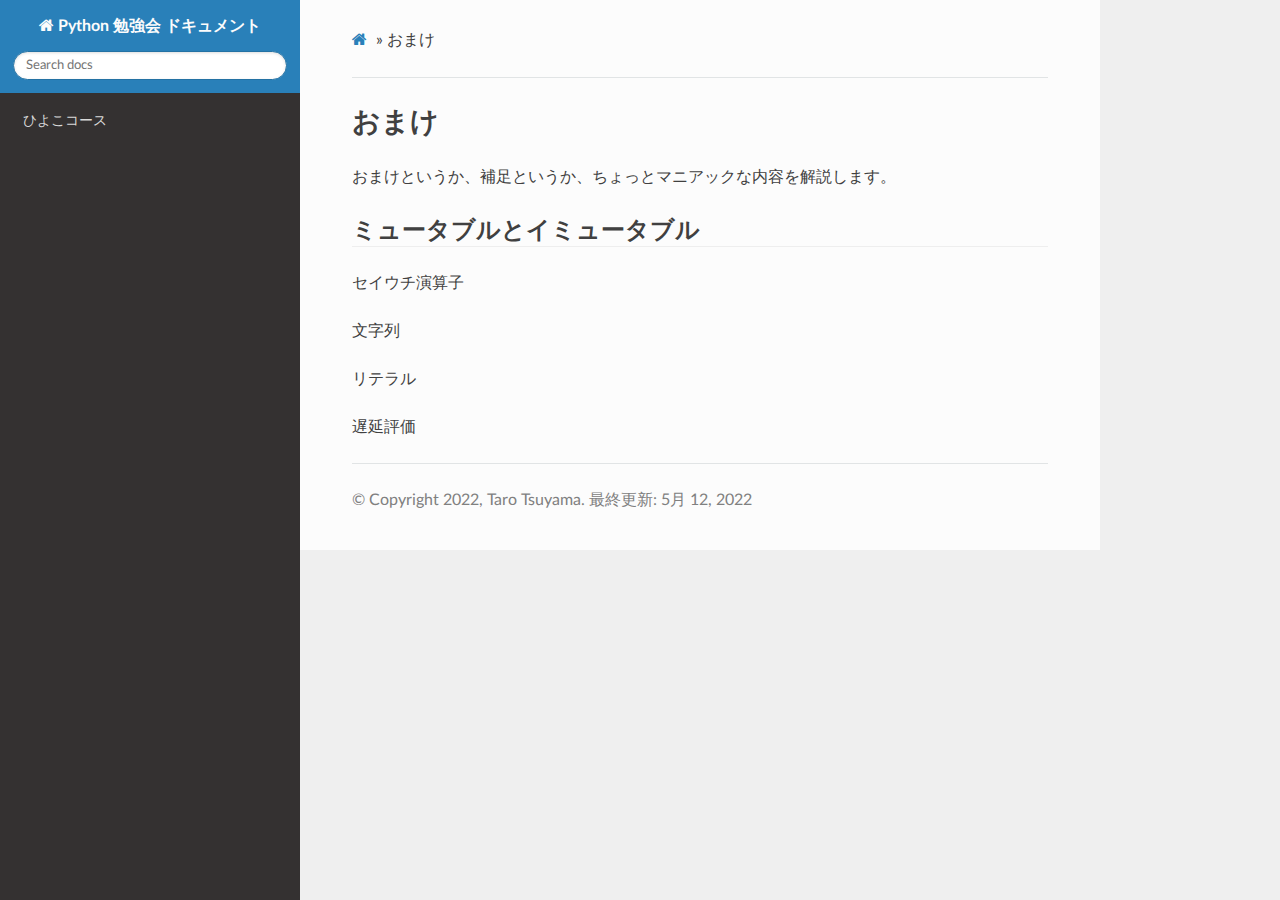
==== docs/appendix.html @ 259007b2 "edit document" ====
<!DOCTYPE html>
<html class="writer-html5" lang="ja" >
<head>
  <meta charset="utf-8" /><meta name="generator" content="Docutils 0.17.1: http://docutils.sourceforge.net/" />

  <meta name="viewport" content="width=device-width, initial-scale=1.0" />
  <title>おまけ &mdash; ジョブクラウン Python 勉強会 学習用資料</title>
      <link rel="stylesheet" href="_static/pygments.css" type="text/css" />
      <link rel="stylesheet" href="_static/css/theme.css" type="text/css" />
      <link rel="stylesheet" href="_static/style.css" type="text/css" />
  <!--[if lt IE 9]>
    <script src="_static/js/html5shiv.min.js"></script>
  <![endif]-->
  
        <script data-url_root="./" id="documentation_options" src="_static/documentation_options.js"></script>
        <script src="_static/jquery.js"></script>
        <script src="_static/underscore.js"></script>
        <script src="_static/doctools.js"></script>
        <script src="_static/translations.js"></script>
        <script src="_static/link_control.js"></script>
        <script src="_static/sidebar_util.js"></script>
    <script src="_static/js/theme.js"></script>
    <link rel="index" title="索引" href="genindex.html" />
    <link rel="search" title="検索" href="search.html" /> 
</head>

<body class="wy-body-for-nav"> 
  <div class="wy-grid-for-nav">
    <nav data-toggle="wy-nav-shift" class="wy-nav-side">
      <div class="wy-side-scroll">
        <div class="wy-side-nav-search" >
            <a href="index.html" class="icon icon-home"> Python 勉強会 ドキュメント
          </a>
<div role="search">
  <form id="rtd-search-form" class="wy-form" action="search.html" method="get">
    <input type="text" name="q" placeholder="Search docs" />
    <input type="hidden" name="check_keywords" value="yes" />
    <input type="hidden" name="area" value="default" />
  </form>
</div>
        </div><div class="wy-menu wy-menu-vertical" data-spy="affix" role="navigation" aria-label="Navigation menu">
              <ul>
<li class="toctree-l1"><a class="reference internal" href="hiyoko_index.html">ひよこコース</a></li>
</ul>

        </div>
      </div>
    </nav>

    <section data-toggle="wy-nav-shift" class="wy-nav-content-wrap"><nav class="wy-nav-top" aria-label="Mobile navigation menu" >
          <i data-toggle="wy-nav-top" class="fa fa-bars"></i>
          <a href="index.html">Python 勉強会 ドキュメント</a>
      </nav>

      <div class="wy-nav-content">
        <div class="rst-content">
          <div role="navigation" aria-label="Page navigation">
  <ul class="wy-breadcrumbs">
      <li><a href="index.html" class="icon icon-home"></a> &raquo;</li>
      <li>おまけ</li>
      <li class="wy-breadcrumbs-aside">
      </li>
  </ul>
  <hr/>
</div>
          <div role="main" class="document" itemscope="itemscope" itemtype="http://schema.org/Article">
           <div itemprop="articleBody">
             
  <section id="id1">
<h1>おまけ<a class="headerlink" href="#id1" title="このヘッドラインへのパーマリンク"></a></h1>
<p>おまけというか、補足というか、ちょっとマニアックな内容を解説します。</p>
<section id="id2">
<h2>ミュータブルとイミュータブル<a class="headerlink" href="#id2" title="このヘッドラインへのパーマリンク"></a></h2>
<p>セイウチ演算子</p>
<p>文字列</p>
<p>リテラル</p>
<p>遅延評価</p>
</section>
</section>


           </div>
          </div>
          <footer>

  <hr/>

  <div role="contentinfo">
    <p>&#169; Copyright 2022, Taro Tsuyama.
      <span class="lastupdated">最終更新: 5月 12, 2022
      </span></p>
  </div>

   

</footer>
        </div>
      </div>
    </section>
  </div>
  <script>
      jQuery(function () {
          SphinxRtdTheme.Navigation.enable(true);
      });
  </script> 

</body>
</html>
---- docs/_static/pygments.css ----
pre { line-height: 125%; }
td.linenos .normal { color: inherit; background-color: transparent; padding-left: 5px; padding-right: 5px; }
span.linenos { color: inherit; background-color: transparent; padding-left: 5px; padding-right: 5px; }
td.linenos .special { color: #000000; background-color: #ffffc0; padding-left: 5px; padding-right: 5px; }
span.linenos.special { color: #000000; background-color: #ffffc0; padding-left: 5px; padding-right: 5px; }
.highlight .hll { background-color: #ffffcc }
.highlight { background: #f8f8f8; }
.highlight .c { color: #3D7B7B; font-style: italic } /* Comment */
.highlight .err { border: 1px solid #FF0000 } /* Error */
.highlight .k { color: #008000; font-weight: bold } /* Keyword */
.highlight .o { color: #666666 } /* Operator */
.highlight .ch { color: #3D7B7B; font-style: italic } /* Comment.Hashbang */
.highlight .cm { color: #3D7B7B; font-style: italic } /* Comment.Multiline */
.highlight .cp { color: #9C6500 } /* Comment.Preproc */
.highlight .cpf { color: #3D7B7B; font-style: italic } /* Comment.PreprocFile */
.highlight .c1 { color: #3D7B7B; font-style: italic } /* Comment.Single */
.highlight .cs { color: #3D7B7B; font-style: italic } /* Comment.Special */
.highlight .gd { color: #A00000 } /* Generic.Deleted */
.highlight .ge { font-style: italic } /* Generic.Emph */
.highlight .gr { color: #E40000 } /* Generic.Error */
.highlight .gh { color: #000080; font-weight: bold } /* Generic.Heading */
.highlight .gi { color: #008400 } /* Generic.Inserted */
.highlight .go { color: #717171 } /* Generic.Output */
.highlight .gp { color: #000080; font-weight: bold } /* Generic.Prompt */
.highlight .gs { font-weight: bold } /* Generic.Strong */
.highlight .gu { color: #800080; font-weight: bold } /* Generic.Subheading */
.highlight .gt { color: #0044DD } /* Generic.Traceback */
.highlight .kc { color: #008000; font-weight: bold } /* Keyword.Constant */
.highlight .kd { color: #008000; font-weight: bold } /* Keyword.Declaration */
.highlight .kn { color: #008000; font-weight: bold } /* Keyword.Namespace */
.highlight .kp { color: #008000 } /* Keyword.Pseudo */
.highlight .kr { color: #008000; font-weight: bold } /* Keyword.Reserved */
.highlight .kt { color: #B00040 } /* Keyword.Type */
.highlight .m { color: #666666 } /* Literal.Number */
.highlight .s { color: #BA2121 } /* Literal.String */
.highlight .na { color: #687822 } /* Name.Attribute */
.highlight .nb { color: #008000 } /* Name.Builtin */
.highlight .nc { color: #0000FF; font-weight: bold } /* Name.Class */
.highlight .no { color: #880000 } /* Name.Constant */
.highlight .nd { color: #AA22FF } /* Name.Decorator */
.highlight .ni { color: #717171; font-weight: bold } /* Name.Entity */
.highlight .ne { color: #CB3F38; font-weight: bold } /* Name.Exception */
.highlight .nf { color: #0000FF } /* Name.Function */
.highlight .nl { color: #767600 } /* Name.Label */
.highlight .nn { color: #0000FF; font-weight: bold } /* Name.Namespace */
.highlight .nt { color: #008000; font-weight: bold } /* Name.Tag */
.highlight .nv { color: #19177C } /* Name.Variable */
.highlight .ow { color: #AA22FF; font-weight: bold } /* Operator.Word */
.highlight .w { color: #bbbbbb } /* Text.Whitespace */
.highlight .mb { color: #666666 } /* Literal.Number.Bin */
.highlight .mf { color: #666666 } /* Literal.Number.Float */
.highlight .mh { color: #666666 } /* Literal.Number.Hex */
.highlight .mi { color: #666666 } /* Literal.Number.Integer */
.highlight .mo { color: #666666 } /* Literal.Number.Oct */
.highlight .sa { color: #BA2121 } /* Literal.String.Affix */
.highlight .sb { color: #BA2121 } /* Literal.String.Backtick */
.highlight .sc { color: #BA2121 } /* Literal.String.Char */
.highlight .dl { color: #BA2121 } /* Literal.String.Delimiter */
.highlight .sd { color: #BA2121; font-style: italic } /* Literal.String.Doc */
.highlight .s2 { color: #BA2121 } /* Literal.String.Double */
.highlight .se { color: #AA5D1F; font-weight: bold } /* Literal.String.Escape */
.highlight .sh { color: #BA2121 } /* Literal.String.Heredoc */
.highlight .si { color: #A45A77; font-weight: bold } /* Literal.String.Interpol */
.highlight .sx { color: #008000 } /* Literal.String.Other */
.highlight .sr { color: #A45A77 } /* Literal.String.Regex */
.highlight .s1 { color: #BA2121 } /* Literal.String.Single */
.highlight .ss { color: #19177C } /* Literal.String.Symbol */
.highlight .bp { color: #008000 } /* Name.Builtin.Pseudo */
.highlight .fm { color: #0000FF } /* Name.Function.Magic */
.highlight .vc { color: #19177C } /* Name.Variable.Class */
.highlight .vg { color: #19177C } /* Name.Variable.Global */
.highlight .vi { color: #19177C } /* Name.Variable.Instance */
.highlight .vm { color: #19177C } /* Name.Variable.Magic */
.highlight .il { color: #666666 } /* Literal.Number.Integer.Long */
---- docs/_static/css/theme.css ----
html{box-sizing:border-box}*,:after,:before{box-sizing:inherit}article,aside,details,figcaption,figure,footer,header,hgroup,nav,section{display:block}audio,canvas,video{display:inline-block;*display:inline;*zoom:1}[hidden],audio:not([controls]){display:none}*{-webkit-box-sizing:border-box;-moz-box-sizing:border-box;box-sizing:border-box}html{font-size:100%;-webkit-text-size-adjust:100%;-ms-text-size-adjust:100%}body{margin:0}a:active,a:hover{outline:0}abbr[title]{border-bottom:1px dotted}b,strong{font-weight:700}blockquote{margin:0}dfn{font-style:italic}ins{background:#ff9;text-decoration:none}ins,mark{color:#000}mark{background:#ff0;font-style:italic;font-weight:700}.rst-content code,.rst-content tt,code,kbd,pre,samp{font-family:monospace,serif;_font-family:courier new,monospace;font-size:1em}pre{white-space:pre}q{quotes:none}q:after,q:before{content:"";content:none}small{font-size:85%}sub,sup{font-size:75%;line-height:0;position:relative;vertical-align:baseline}sup{top:-.5em}sub{bottom:-.25em}dl,ol,ul{margin:0;padding:0;list-style:none;list-style-image:none}li{list-style:none}dd{margin:0}img{border:0;-ms-interpolation-mode:bicubic;vertical-align:middle;max-width:100%}svg:not(:root){overflow:hidden}figure,form{margin:0}label{cursor:pointer}button,input,select,textarea{font-size:100%;margin:0;vertical-align:baseline;*vertical-align:middle}button,input{line-height:normal}button,input[type=button],input[type=reset],input[type=submit]{cursor:pointer;-webkit-appearance:button;*overflow:visible}button[disabled],input[disabled]{cursor:default}input[type=search]{-webkit-appearance:textfield;-moz-box-sizing:content-box;-webkit-box-sizing:content-box;box-sizing:content-box}textarea{resize:vertical}table{border-collapse:collapse;border-spacing:0}td{vertical-align:top}.chromeframe{margin:.2em 0;background:#ccc;color:#000;padding:.2em 0}.ir{display:block;border:0;text-indent:-999em;overflow:hidden;background-color:transparent;background-repeat:no-repeat;text-align:left;direction:ltr;*line-height:0}.ir br{display:none}.hidden{display:none!important;visibility:hidden}.visuallyhidden{border:0;clip:rect(0 0 0 0);height:1px;margin:-1px;overflow:hidden;padding:0;position:absolute;width:1px}.visuallyhidden.focusable:active,.visuallyhidden.focusable:focus{clip:auto;height:auto;margin:0;overflow:visible;position:static;width:auto}.invisible{visibility:hidden}.relative{position:relative}big,small{font-size:100%}@media print{body,html,section{background:none!important}*{box-shadow:none!important;text-shadow:none!important;filter:none!important;-ms-filter:none!important}a,a:visited{text-decoration:underline}.ir a:after,a[href^="#"]:after,a[href^="javascript:"]:after{content:""}blockquote,pre{page-break-inside:avoid}thead{display:table-header-group}img,tr{page-break-inside:avoid}img{max-width:100%!important}@page{margin:.5cm}.rst-content .toctree-wrapper>p.caption,h2,h3,p{orphans:3;widows:3}.rst-content .toctree-wrapper>p.caption,h2,h3{page-break-after:avoid}}.btn,.fa:before,.icon:before,.rst-content .admonition,.rst-content .admonition-title:before,.rst-content .admonition-todo,.rst-content .attention,.rst-content .caution,.rst-content .code-block-caption .headerlink:before,.rst-content .danger,.rst-content .eqno .headerlink:before,.rst-content .error,.rst-content .hint,.rst-content .important,.rst-content .note,.rst-content .seealso,.rst-content .tip,.rst-content .warning,.rst-content code.download span:first-child:before,.rst-content dl dt .headerlink:before,.rst-content h1 .headerlink:before,.rst-content h2 .headerlink:before,.rst-content h3 .headerlink:before,.rst-content h4 .headerlink:before,.rst-content h5 .headerlink:before,.rst-content h6 .headerlink:before,.rst-content p.caption .headerlink:before,.rst-content p .headerlink:before,.rst-content table>caption .headerlink:before,.rst-content tt.download span:first-child:before,.wy-alert,.wy-dropdown .caret:before,.wy-inline-validate.wy-inline-validate-danger .wy-input-context:before,.wy-inline-validate.wy-inline-validate-info .wy-input-context:before,.wy-inline-validate.wy-inline-validate-success .wy-input-context:before,.wy-inline-validate.wy-inline-validate-warning .wy-input-context:before,.wy-menu-vertical li.current>a,.wy-menu-vertical li.current>a button.toctree-expand:before,.wy-menu-vertical li.on a,.wy-menu-vertical li.on a button.toctree-expand:before,.wy-menu-vertical li button.toctree-expand:before,.wy-nav-top a,.wy-side-nav-search .wy-dropdown>a,.wy-side-nav-search>a,input[type=color],input[type=date],input[type=datetime-local],input[type=datetime],input[type=email],input[type=month],input[type=number],input[type=password],input[type=search],input[type=tel],input[type=text],input[type=time],input[type=url],input[type=week],select,textarea{-webkit-font-smoothing:antialiased}.clearfix{*zoom:1}.clearfix:after,.clearfix:before{display:table;content:""}.clearfix:after{clear:both}/*!
 *  Font Awesome 4.7.0 by @davegandy - http://fontawesome.io - @fontawesome
 *  License - http://fontawesome.io/license (Font: SIL OFL 1.1, CSS: MIT License)
 */@font-face{font-family:FontAwesome;src:url(fonts/fontawesome-webfont.eot?674f50d287a8c48dc19ba404d20fe713);src:url(fonts/fontawesome-webfont.eot?674f50d287a8c48dc19ba404d20fe713?#iefix&v=4.7.0) format("embedded-opentype"),url(fonts/fontawesome-webfont.woff2?af7ae505a9eed503f8b8e6982036873e) format("woff2"),url(fonts/fontawesome-webfont.woff?fee66e712a8a08eef5805a46892932ad) format("woff"),url(fonts/fontawesome-webfont.ttf?b06871f281fee6b241d60582ae9369b9) format("truetype"),url(fonts/fontawesome-webfont.svg?912ec66d7572ff821749319396470bde#fontawesomeregular) format("svg");font-weight:400;font-style:normal}.fa,.icon,.rst-content .admonition-title,.rst-content .code-block-caption .headerlink,.rst-content .eqno .headerlink,.rst-content code.download span:first-child,.rst-content dl dt .headerlink,.rst-content h1 .headerlink,.rst-content h2 .headerlink,.rst-content h3 .headerlink,.rst-content h4 .headerlink,.rst-content h5 .headerlink,.rst-content h6 .headerlink,.rst-content p.caption .headerlink,.rst-content p .headerlink,.rst-content table>caption .headerlink,.rst-content tt.download span:first-child,.wy-menu-vertical li.current>a button.toctree-expand,.wy-menu-vertical li.on a button.toctree-expand,.wy-menu-vertical li button.toctree-expand{display:inline-block;font:normal normal normal 14px/1 FontAwesome;font-size:inherit;text-rendering:auto;-webkit-font-smoothing:antialiased;-moz-osx-font-smoothing:grayscale}.fa-lg{font-size:1.33333em;line-height:.75em;vertical-align:-15%}.fa-2x{font-size:2em}.fa-3x{font-size:3em}.fa-4x{font-size:4em}.fa-5x{font-size:5em}.fa-fw{width:1.28571em;text-align:center}.fa-ul{padding-left:0;margin-left:2.14286em;list-style-type:none}.fa-ul>li{position:relative}.fa-li{position:absolute;left:-2.14286em;width:2.14286em;top:.14286em;text-align:center}.fa-li.fa-lg{left:-1.85714em}.fa-border{padding:.2em .25em .15em;border:.08em solid #eee;border-radius:.1em}.fa-pull-left{float:left}.fa-pull-right{float:right}.fa-pull-left.icon,.fa.fa-pull-left,.rst-content .code-block-caption .fa-pull-left.headerlink,.rst-content .eqno .fa-pull-left.headerlink,.rst-content .fa-pull-left.admonition-title,.rst-content code.download span.fa-pull-left:first-child,.rst-content dl dt .fa-pull-left.headerlink,.rst-content h1 .fa-pull-left.headerlink,.rst-content h2 .fa-pull-left.headerlink,.rst-content h3 .fa-pull-left.headerlink,.rst-content h4 .fa-pull-left.headerlink,.rst-content h5 .fa-pull-left.headerlink,.rst-content h6 .fa-pull-left.headerlink,.rst-content p .fa-pull-left.headerlink,.rst-content table>caption .fa-pull-left.headerlink,.rst-content tt.download span.fa-pull-left:first-child,.wy-menu-vertical li.current>a button.fa-pull-left.toctree-expand,.wy-menu-vertical li.on a button.fa-pull-left.toctree-expand,.wy-menu-vertical li button.fa-pull-left.toctree-expand{margin-right:.3em}.fa-pull-right.icon,.fa.fa-pull-right,.rst-content .code-block-caption .fa-pull-right.headerlink,.rst-content .eqno .fa-pull-right.headerlink,.rst-content .fa-pull-right.admonition-title,.rst-content code.download span.fa-pull-right:first-child,.rst-content dl dt .fa-pull-right.headerlink,.rst-content h1 .fa-pull-right.headerlink,.rst-content h2 .fa-pull-right.headerlink,.rst-content h3 .fa-pull-right.headerlink,.rst-content h4 .fa-pull-right.headerlink,.rst-content h5 .fa-pull-right.headerlink,.rst-content h6 .fa-pull-right.headerlink,.rst-content p .fa-pull-right.headerlink,.rst-content table>caption .fa-pull-right.headerlink,.rst-content tt.download span.fa-pull-right:first-child,.wy-menu-vertical li.current>a button.fa-pull-right.toctree-expand,.wy-menu-vertical li.on a button.fa-pull-right.toctree-expand,.wy-menu-vertical li button.fa-pull-right.toctree-expand{margin-left:.3em}.pull-right{float:right}.pull-left{float:left}.fa.pull-left,.pull-left.icon,.rst-content .code-block-caption .pull-left.headerlink,.rst-content .eqno .pull-left.headerlink,.rst-content .pull-left.admonition-title,.rst-content code.download span.pull-left:first-child,.rst-content dl dt .pull-left.headerlink,.rst-content h1 .pull-left.headerlink,.rst-content h2 .pull-left.headerlink,.rst-content h3 .pull-left.headerlink,.rst-content h4 .pull-left.headerlink,.rst-content h5 .pull-left.headerlink,.rst-content h6 .pull-left.headerlink,.rst-content p .pull-left.headerlink,.rst-content table>caption .pull-left.headerlink,.rst-content tt.download span.pull-left:first-child,.wy-menu-vertical li.current>a button.pull-left.toctree-expand,.wy-menu-vertical li.on a button.pull-left.toctree-expand,.wy-menu-vertical li button.pull-left.toctree-expand{margin-right:.3em}.fa.pull-right,.pull-right.icon,.rst-content .code-block-caption .pull-right.headerlink,.rst-content .eqno .pull-right.headerlink,.rst-content .pull-right.admonition-title,.rst-content code.download span.pull-right:first-child,.rst-content dl dt .pull-right.headerlink,.rst-content h1 .pull-right.headerlink,.rst-content h2 .pull-right.headerlink,.rst-content h3 .pull-right.headerlink,.rst-content h4 .pull-right.headerlink,.rst-content h5 .pull-right.headerlink,.rst-content h6 .pull-right.headerlink,.rst-content p .pull-right.headerlink,.rst-content table>caption .pull-right.headerlink,.rst-content tt.download span.pull-right:first-child,.wy-menu-vertical li.current>a button.pull-right.toctree-expand,.wy-menu-vertical li.on a button.pull-right.toctree-expand,.wy-menu-vertical li button.pull-right.toctree-expand{margin-left:.3em}.fa-spin{-webkit-animation:fa-spin 2s linear infinite;animation:fa-spin 2s linear infinite}.fa-pulse{-webkit-animation:fa-spin 1s steps(8) infinite;animation:fa-spin 1s steps(8) infinite}@-webkit-keyframes fa-spin{0%{-webkit-transform:rotate(0deg);transform:rotate(0deg)}to{-webkit-transform:rotate(359deg);transform:rotate(359deg)}}@keyframes fa-spin{0%{-webkit-transform:rotate(0deg);transform:rotate(0deg)}to{-webkit-transform:rotate(359deg);transform:rotate(359deg)}}.fa-rotate-90{-ms-filter:"progid:DXImageTransform.Microsoft.BasicImage(rotation=1)";-webkit-transform:rotate(90deg);-ms-transform:rotate(90deg);transform:rotate(90deg)}.fa-rotate-180{-ms-filter:"progid:DXImageTransform.Microsoft.BasicImage(rotation=2)";-webkit-transform:rotate(180deg);-ms-transform:rotate(180deg);transform:rotate(180deg)}.fa-rotate-270{-ms-filter:"progid:DXImageTransform.Microsoft.BasicImage(rotation=3)";-webkit-transform:rotate(270deg);-ms-transform:rotate(270deg);transform:rotate(270deg)}.fa-flip-horizontal{-ms-filter:"progid:DXImageTransform.Microsoft.BasicImage(rotation=0, mirror=1)";-webkit-transform:scaleX(-1);-ms-transform:scaleX(-1);transform:scaleX(-1)}.fa-flip-vertical{-ms-filter:"progid:DXImageTransform.Microsoft.BasicImage(rotation=2, mirror=1)";-webkit-transform:scaleY(-1);-ms-transform:scaleY(-1);transform:scaleY(-1)}:root .fa-flip-horizontal,:root .fa-flip-vertical,:root .fa-rotate-90,:root .fa-rotate-180,:root .fa-rotate-270{filter:none}.fa-stack{position:relative;display:inline-block;width:2em;height:2em;line-height:2em;vertical-align:middle}.fa-stack-1x,.fa-stack-2x{position:absolute;left:0;width:100%;text-align:center}.fa-stack-1x{line-height:inherit}.fa-stack-2x{font-size:2em}.fa-inverse{color:#fff}.fa-glass:before{content:""}.fa-music:before{content:""}.fa-search:before,.icon-search:before{content:""}.fa-envelope-o:before{content:""}.fa-heart:before{content:""}.fa-star:before{content:""}.fa-star-o:before{content:""}.fa-user:before{content:""}.fa-film:before{content:""}.fa-th-large:before{content:""}.fa-th:before{content:""}.fa-th-list:before{content:""}.fa-check:before{content:""}.fa-close:before,.fa-remove:before,.fa-times:before{content:""}.fa-search-plus:before{content:""}.fa-search-minus:before{content:""}.fa-power-off:before{content:""}.fa-signal:before{content:""}.fa-cog:before,.fa-gear:before{content:""}.fa-trash-o:before{content:""}.fa-home:before,.icon-home:before{content:""}.fa-file-o:before{content:""}.fa-clock-o:before{content:""}.fa-road:before{content:""}.fa-download:before,.rst-content code.download span:first-child:before,.rst-content tt.download span:first-child:before{content:""}.fa-arrow-circle-o-down:before{content:""}.fa-arrow-circle-o-up:before{content:""}.fa-inbox:before{content:""}.fa-play-circle-o:before{content:""}.fa-repeat:before,.fa-rotate-right:before{content:""}.fa-refresh:before{content:""}.fa-list-alt:before{content:""}.fa-lock:before{content:""}.fa-flag:before{content:""}.fa-headphones:before{content:""}.fa-volume-off:before{content:""}.fa-volume-down:before{content:""}.fa-volume-up:before{content:""}.fa-qrcode:before{content:""}.fa-barcode:before{content:""}.fa-tag:before{content:""}.fa-tags:before{content:""}.fa-book:before,.icon-book:before{content:""}.fa-bookmark:before{content:""}.fa-print:before{content:""}.fa-camera:before{content:""}.fa-font:before{content:""}.fa-bold:before{content:""}.fa-italic:before{content:""}.fa-text-height:before{content:""}.fa-text-width:before{content:""}.fa-align-left:before{content:""}.fa-align-center:before{content:""}.fa-align-right:before{content:""}.fa-align-justify:before{content:""}.fa-list:before{content:""}.fa-dedent:before,.fa-outdent:before{content:""}.fa-indent:before{content:""}.fa-video-camera:before{content:""}.fa-image:before,.fa-photo:before,.fa-picture-o:before{content:""}.fa-pencil:before{content:""}.fa-map-marker:before{content:""}.fa-adjust:before{content:""}.fa-tint:before{content:""}.fa-edit:before,.fa-pencil-square-o:before{content:""}.fa-share-square-o:before{content:""}.fa-check-square-o:before{content:""}.fa-arrows:before{content:""}.fa-step-backward:before{content:""}.fa-fast-backward:before{content:""}.fa-backward:before{content:""}.fa-play:before{content:""}.fa-pause:before{content:""}.fa-stop:before{content:""}.fa-forward:before{content:""}.fa-fast-forward:before{content:""}.fa-step-forward:before{content:""}.fa-eject:before{content:""}.fa-chevron-left:before{content:""}.fa-chevron-right:before{content:""}.fa-plus-circle:before{content:""}.fa-minus-circle:before{content:""}.fa-times-circle:before,.wy-inline-validate.wy-inline-validate-danger .wy-input-context:before{content:""}.fa-check-circle:before,.wy-inline-validate.wy-inline-validate-success .wy-input-context:before{content:""}.fa-question-circle:before{content:""}.fa-info-circle:before{content:""}.fa-crosshairs:before{content:""}.fa-times-circle-o:before{content:""}.fa-check-circle-o:before{content:""}.fa-ban:before{content:""}.fa-arrow-left:before{content:""}.fa-arrow-right:before{content:""}.fa-arrow-up:before{content:""}.fa-arrow-down:before{content:""}.fa-mail-forward:before,.fa-share:before{content:""}.fa-expand:before{content:""}.fa-compress:before{content:""}.fa-plus:before{content:""}.fa-minus:before{content:""}.fa-asterisk:before{content:""}.fa-exclamation-circle:before,.rst-content .admonition-title:before,.wy-inline-validate.wy-inline-validate-info .wy-input-context:before,.wy-inline-validate.wy-inline-validate-warning .wy-input-context:before{content:""}.fa-gift:before{content:""}.fa-leaf:before{content:""}.fa-fire:before,.icon-fire:before{content:""}.fa-eye:before{content:""}.fa-eye-slash:before{content:""}.fa-exclamation-triangle:before,.fa-warning:before{content:""}.fa-plane:before{content:""}.fa-calendar:before{content:""}.fa-random:before{content:""}.fa-comment:before{content:""}.fa-magnet:before{content:""}.fa-chevron-up:before{content:""}.fa-chevron-down:before{content:""}.fa-retweet:before{content:""}.fa-shopping-cart:before{content:""}.fa-folder:before{content:""}.fa-folder-open:before{content:""}.fa-arrows-v:before{content:""}.fa-arrows-h:before{content:""}.fa-bar-chart-o:before,.fa-bar-chart:before{content:""}.fa-twitter-square:before{content:""}.fa-facebook-square:before{content:""}.fa-camera-retro:before{content:""}.fa-key:before{content:""}.fa-cogs:before,.fa-gears:before{content:""}.fa-comments:before{content:""}.fa-thumbs-o-up:before{content:""}.fa-thumbs-o-down:before{content:""}.fa-star-half:before{content:""}.fa-heart-o:before{content:""}.fa-sign-out:before{content:""}.fa-linkedin-square:before{content:""}.fa-thumb-tack:before{content:""}.fa-external-link:before{content:""}.fa-sign-in:before{content:""}.fa-trophy:before{content:""}.fa-github-square:before{content:""}.fa-upload:before{content:""}.fa-lemon-o:before{content:""}.fa-phone:before{content:""}.fa-square-o:before{content:""}.fa-bookmark-o:before{content:""}.fa-phone-square:before{content:""}.fa-twitter:before{content:""}.fa-facebook-f:before,.fa-facebook:before{content:""}.fa-github:before,.icon-github:before{content:""}.fa-unlock:before{content:""}.fa-credit-card:before{content:""}.fa-feed:before,.fa-rss:before{content:""}.fa-hdd-o:before{content:""}.fa-bullhorn:before{content:""}.fa-bell:before{content:""}.fa-certificate:before{content:""}.fa-hand-o-right:before{content:""}.fa-hand-o-left:before{content:""}.fa-hand-o-up:before{content:""}.fa-hand-o-down:before{content:""}.fa-arrow-circle-left:before,.icon-circle-arrow-left:before{content:""}.fa-arrow-circle-right:before,.icon-circle-arrow-right:before{content:""}.fa-arrow-circle-up:before{content:""}.fa-arrow-circle-down:before{content:""}.fa-globe:before{content:""}.fa-wrench:before{content:""}.fa-tasks:before{content:""}.fa-filter:before{content:""}.fa-briefcase:before{content:""}.fa-arrows-alt:before{content:""}.fa-group:before,.fa-users:before{content:""}.fa-chain:before,.fa-link:before,.icon-link:before{content:""}.fa-cloud:before{content:""}.fa-flask:before{content:""}.fa-cut:before,.fa-scissors:before{content:""}.fa-copy:before,.fa-files-o:before{content:""}.fa-paperclip:before{content:""}.fa-floppy-o:before,.fa-save:before{content:""}.fa-square:before{content:""}.fa-bars:before,.fa-navicon:before,.fa-reorder:before{content:""}.fa-list-ul:before{content:""}.fa-list-ol:before{content:""}.fa-strikethrough:before{content:""}.fa-underline:before{content:""}.fa-table:before{content:""}.fa-magic:before{content:""}.fa-truck:before{content:""}.fa-pinterest:before{content:""}.fa-pinterest-square:before{content:""}.fa-google-plus-square:before{content:""}.fa-google-plus:before{content:""}.fa-money:before{content:""}.fa-caret-down:before,.icon-caret-down:before,.wy-dropdown .caret:before{content:""}.fa-caret-up:before{content:""}.fa-caret-left:before{content:""}.fa-caret-right:before{content:""}.fa-columns:before{content:""}.fa-sort:before,.fa-unsorted:before{content:""}.fa-sort-desc:before,.fa-sort-down:before{content:""}.fa-sort-asc:before,.fa-sort-up:before{content:""}.fa-envelope:before{content:""}.fa-linkedin:before{content:""}.fa-rotate-left:before,.fa-undo:before{content:""}.fa-gavel:before,.fa-legal:before{content:""}.fa-dashboard:before,.fa-tachometer:before{content:""}.fa-comment-o:before{content:""}.fa-comments-o:before{content:""}.fa-bolt:before,.fa-flash:before{content:""}.fa-sitemap:before{content:""}.fa-umbrella:before{content:""}.fa-clipboard:before,.fa-paste:before{content:""}.fa-lightbulb-o:before{content:""}.fa-exchange:before{content:""}.fa-cloud-download:before{content:""}.fa-cloud-upload:before{content:""}.fa-user-md:before{content:""}.fa-stethoscope:before{content:""}.fa-suitcase:before{content:""}.fa-bell-o:before{content:""}.fa-coffee:before{content:""}.fa-cutlery:before{content:""}.fa-file-text-o:before{content:""}.fa-building-o:before{content:""}.fa-hospital-o:before{content:""}.fa-ambulance:before{content:""}.fa-medkit:before{content:""}.fa-fighter-jet:before{content:""}.fa-beer:before{content:""}.fa-h-square:before{content:""}.fa-plus-square:before{content:""}.fa-angle-double-left:before{content:""}.fa-angle-double-right:before{content:""}.fa-angle-double-up:before{content:""}.fa-angle-double-down:before{content:""}.fa-angle-left:before{content:""}.fa-angle-right:before{content:""}.fa-angle-up:before{content:""}.fa-angle-down:before{content:""}.fa-desktop:before{content:""}.fa-laptop:before{content:""}.fa-tablet:before{content:""}.fa-mobile-phone:before,.fa-mobile:before{content:""}.fa-circle-o:before{content:""}.fa-quote-left:before{content:""}.fa-quote-right:before{content:""}.fa-spinner:before{content:""}.fa-circle:before{content:""}.fa-mail-reply:before,.fa-reply:before{content:""}.fa-github-alt:before{content:""}.fa-folder-o:before{content:""}.fa-folder-open-o:before{content:""}.fa-smile-o:before{content:""}.fa-frown-o:before{content:""}.fa-meh-o:before{content:""}.fa-gamepad:before{content:""}.fa-keyboard-o:before{content:""}.fa-flag-o:before{content:""}.fa-flag-checkered:before{content:""}.fa-terminal:before{content:""}.fa-code:before{content:""}.fa-mail-reply-all:before,.fa-reply-all:before{content:""}.fa-star-half-empty:before,.fa-star-half-full:before,.fa-star-half-o:before{content:""}.fa-location-arrow:before{content:""}.fa-crop:before{content:""}.fa-code-fork:before{content:""}.fa-chain-broken:before,.fa-unlink:before{content:""}.fa-question:before{content:""}.fa-info:before{content:""}.fa-exclamation:before{content:""}.fa-superscript:before{content:""}.fa-subscript:before{content:""}.fa-eraser:before{content:""}.fa-puzzle-piece:before{content:""}.fa-microphone:before{content:""}.fa-microphone-slash:before{content:""}.fa-shield:before{content:""}.fa-calendar-o:before{content:""}.fa-fire-extinguisher:before{content:""}.fa-rocket:before{content:""}.fa-maxcdn:before{content:""}.fa-chevron-circle-left:before{content:""}.fa-chevron-circle-right:before{content:""}.fa-chevron-circle-up:before{content:""}.fa-chevron-circle-down:before{content:""}.fa-html5:before{content:""}.fa-css3:before{content:""}.fa-anchor:before{content:""}.fa-unlock-alt:before{content:""}.fa-bullseye:before{content:""}.fa-ellipsis-h:before{content:""}.fa-ellipsis-v:before{content:""}.fa-rss-square:before{content:""}.fa-play-circle:before{content:""}.fa-ticket:before{content:""}.fa-minus-square:before{content:""}.fa-minus-square-o:before,.wy-menu-vertical li.current>a button.toctree-expand:before,.wy-menu-vertical li.on a button.toctree-expand:before{content:""}.fa-level-up:before{content:""}.fa-level-down:before{content:""}.fa-check-square:before{content:""}.fa-pencil-square:before{content:""}.fa-external-link-square:before{content:""}.fa-share-square:before{content:""}.fa-compass:before{content:""}.fa-caret-square-o-down:before,.fa-toggle-down:before{content:""}.fa-caret-square-o-up:before,.fa-toggle-up:before{content:""}.fa-caret-square-o-right:before,.fa-toggle-right:before{content:""}.fa-eur:before,.fa-euro:before{content:""}.fa-gbp:before{content:""}.fa-dollar:before,.fa-usd:before{content:""}.fa-inr:before,.fa-rupee:before{content:""}.fa-cny:before,.fa-jpy:before,.fa-rmb:before,.fa-yen:before{content:""}.fa-rouble:before,.fa-rub:before,.fa-ruble:before{content:""}.fa-krw:before,.fa-won:before{content:""}.fa-bitcoin:before,.fa-btc:before{content:""}.fa-file:before{content:""}.fa-file-text:before{content:""}.fa-sort-alpha-asc:before{content:""}.fa-sort-alpha-desc:before{content:""}.fa-sort-amount-asc:before{content:""}.fa-sort-amount-desc:before{content:""}.fa-sort-numeric-asc:before{content:""}.fa-sort-numeric-desc:before{content:""}.fa-thumbs-up:before{content:""}.fa-thumbs-down:before{content:""}.fa-youtube-square:before{content:""}.fa-youtube:before{content:""}.fa-xing:before{content:""}.fa-xing-square:before{content:""}.fa-youtube-play:before{content:""}.fa-dropbox:before{content:""}.fa-stack-overflow:before{content:""}.fa-instagram:before{content:""}.fa-flickr:before{content:""}.fa-adn:before{content:""}.fa-bitbucket:before,.icon-bitbucket:before{content:""}.fa-bitbucket-square:before{content:""}.fa-tumblr:before{content:""}.fa-tumblr-square:before{content:""}.fa-long-arrow-down:before{content:""}.fa-long-arrow-up:before{content:""}.fa-long-arrow-left:before{content:""}.fa-long-arrow-right:before{content:""}.fa-apple:before{content:""}.fa-windows:before{content:""}.fa-android:before{content:""}.fa-linux:before{content:""}.fa-dribbble:before{content:""}.fa-skype:before{content:""}.fa-foursquare:before{content:""}.fa-trello:before{content:""}.fa-female:before{content:""}.fa-male:before{content:""}.fa-gittip:before,.fa-gratipay:before{content:""}.fa-sun-o:before{content:""}.fa-moon-o:before{content:""}.fa-archive:before{content:""}.fa-bug:before{content:""}.fa-vk:before{content:""}.fa-weibo:before{content:""}.fa-renren:before{content:""}.fa-pagelines:before{content:""}.fa-stack-exchange:before{content:""}.fa-arrow-circle-o-right:before{content:""}.fa-arrow-circle-o-left:before{content:""}.fa-caret-square-o-left:before,.fa-toggle-left:before{content:""}.fa-dot-circle-o:before{content:""}.fa-wheelchair:before{content:""}.fa-vimeo-square:before{content:""}.fa-try:before,.fa-turkish-lira:before{content:""}.fa-plus-square-o:before,.wy-menu-vertical li button.toctree-expand:before{content:""}.fa-space-shuttle:before{content:""}.fa-slack:before{content:""}.fa-envelope-square:before{content:""}.fa-wordpress:before{content:""}.fa-openid:before{content:""}.fa-bank:before,.fa-institution:before,.fa-university:before{content:""}.fa-graduation-cap:before,.fa-mortar-board:before{content:""}.fa-yahoo:before{content:""}.fa-google:before{content:""}.fa-reddit:before{content:""}.fa-reddit-square:before{content:""}.fa-stumbleupon-circle:before{content:""}.fa-stumbleupon:before{content:""}.fa-delicious:before{content:""}.fa-digg:before{content:""}.fa-pied-piper-pp:before{content:""}.fa-pied-piper-alt:before{content:""}.fa-drupal:before{content:""}.fa-joomla:before{content:""}.fa-language:before{content:""}.fa-fax:before{content:""}.fa-building:before{content:""}.fa-child:before{content:""}.fa-paw:before{content:""}.fa-spoon:before{content:""}.fa-cube:before{content:""}.fa-cubes:before{content:""}.fa-behance:before{content:""}.fa-behance-square:before{content:""}.fa-steam:before{content:""}.fa-steam-square:before{content:""}.fa-recycle:before{content:""}.fa-automobile:before,.fa-car:before{content:""}.fa-cab:before,.fa-taxi:before{content:""}.fa-tree:before{content:""}.fa-spotify:before{content:""}.fa-deviantart:before{content:""}.fa-soundcloud:before{content:""}.fa-database:before{content:""}.fa-file-pdf-o:before{content:""}.fa-file-word-o:before{content:""}.fa-file-excel-o:before{content:""}.fa-file-powerpoint-o:before{content:""}.fa-file-image-o:before,.fa-file-photo-o:before,.fa-file-picture-o:before{content:""}.fa-file-archive-o:before,.fa-file-zip-o:before{content:""}.fa-file-audio-o:before,.fa-file-sound-o:before{content:""}.fa-file-movie-o:before,.fa-file-video-o:before{content:""}.fa-file-code-o:before{content:""}.fa-vine:before{content:""}.fa-codepen:before{content:""}.fa-jsfiddle:before{content:""}.fa-life-bouy:before,.fa-life-buoy:before,.fa-life-ring:before,.fa-life-saver:before,.fa-support:before{content:""}.fa-circle-o-notch:before{content:""}.fa-ra:before,.fa-rebel:before,.fa-resistance:before{content:""}.fa-empire:before,.fa-ge:before{content:""}.fa-git-square:before{content:""}.fa-git:before{content:""}.fa-hacker-news:before,.fa-y-combinator-square:before,.fa-yc-square:before{content:""}.fa-tencent-weibo:before{content:""}.fa-qq:before{content:""}.fa-wechat:before,.fa-weixin:before{content:""}.fa-paper-plane:before,.fa-send:before{content:""}.fa-paper-plane-o:before,.fa-send-o:before{content:""}.fa-history:before{content:""}.fa-circle-thin:before{content:""}.fa-header:before{content:""}.fa-paragraph:before{content:""}.fa-sliders:before{content:""}.fa-share-alt:before{content:""}.fa-share-alt-square:before{content:""}.fa-bomb:before{content:""}.fa-futbol-o:before,.fa-soccer-ball-o:before{content:""}.fa-tty:before{content:""}.fa-binoculars:before{content:""}.fa-plug:before{content:""}.fa-slideshare:before{content:""}.fa-twitch:before{content:""}.fa-yelp:before{content:""}.fa-newspaper-o:before{content:""}.fa-wifi:before{content:""}.fa-calculator:before{content:""}.fa-paypal:before{content:""}.fa-google-wallet:before{content:""}.fa-cc-visa:before{content:""}.fa-cc-mastercard:before{content:""}.fa-cc-discover:before{content:""}.fa-cc-amex:before{content:""}.fa-cc-paypal:before{content:""}.fa-cc-stripe:before{content:""}.fa-bell-slash:before{content:""}.fa-bell-slash-o:before{content:""}.fa-trash:before{content:""}.fa-copyright:before{content:""}.fa-at:before{content:""}.fa-eyedropper:before{content:""}.fa-paint-brush:before{content:""}.fa-birthday-cake:before{content:""}.fa-area-chart:before{content:""}.fa-pie-chart:before{content:""}.fa-line-chart:before{content:""}.fa-lastfm:before{content:""}.fa-lastfm-square:before{content:""}.fa-toggle-off:before{content:""}.fa-toggle-on:before{content:""}.fa-bicycle:before{content:""}.fa-bus:before{content:""}.fa-ioxhost:before{content:""}.fa-angellist:before{content:""}.fa-cc:before{content:""}.fa-ils:before,.fa-shekel:before,.fa-sheqel:before{content:""}.fa-meanpath:before{content:""}.fa-buysellads:before{content:""}.fa-connectdevelop:before{content:""}.fa-dashcube:before{content:""}.fa-forumbee:before{content:""}.fa-leanpub:before{content:""}.fa-sellsy:before{content:""}.fa-shirtsinbulk:before{content:""}.fa-simplybuilt:before{content:""}.fa-skyatlas:before{content:""}.fa-cart-plus:before{content:""}.fa-cart-arrow-down:before{content:""}.fa-diamond:before{content:""}.fa-ship:before{content:""}.fa-user-secret:before{content:""}.fa-motorcycle:before{content:""}.fa-street-view:before{content:""}.fa-heartbeat:before{content:""}.fa-venus:before{content:""}.fa-mars:before{content:""}.fa-mercury:before{content:""}.fa-intersex:before,.fa-transgender:before{content:""}.fa-transgender-alt:before{content:""}.fa-venus-double:before{content:""}.fa-mars-double:before{content:""}.fa-venus-mars:before{content:""}.fa-mars-stroke:before{content:""}.fa-mars-stroke-v:before{content:""}.fa-mars-stroke-h:before{content:""}.fa-neuter:before{content:""}.fa-genderless:before{content:""}.fa-facebook-official:before{content:""}.fa-pinterest-p:before{content:""}.fa-whatsapp:before{content:""}.fa-server:before{content:""}.fa-user-plus:before{content:""}.fa-user-times:before{content:""}.fa-bed:before,.fa-hotel:before{content:""}.fa-viacoin:before{content:""}.fa-train:before{content:""}.fa-subway:before{content:""}.fa-medium:before{content:""}.fa-y-combinator:before,.fa-yc:before{content:""}.fa-optin-monster:before{content:""}.fa-opencart:before{content:""}.fa-expeditedssl:before{content:""}.fa-battery-4:before,.fa-battery-full:before,.fa-battery:before{content:""}.fa-battery-3:before,.fa-battery-three-quarters:before{content:""}.fa-battery-2:before,.fa-battery-half:before{content:""}.fa-battery-1:before,.fa-battery-quarter:before{content:""}.fa-battery-0:before,.fa-battery-empty:before{content:""}.fa-mouse-pointer:before{content:""}.fa-i-cursor:before{content:""}.fa-object-group:before{content:""}.fa-object-ungroup:before{content:""}.fa-sticky-note:before{content:""}.fa-sticky-note-o:before{content:""}.fa-cc-jcb:before{content:""}.fa-cc-diners-club:before{content:""}.fa-clone:before{content:""}.fa-balance-scale:before{content:""}.fa-hourglass-o:before{content:""}.fa-hourglass-1:before,.fa-hourglass-start:before{content:""}.fa-hourglass-2:before,.fa-hourglass-half:before{content:""}.fa-hourglass-3:before,.fa-hourglass-end:before{content:""}.fa-hourglass:before{content:""}.fa-hand-grab-o:before,.fa-hand-rock-o:before{content:""}.fa-hand-paper-o:before,.fa-hand-stop-o:before{content:""}.fa-hand-scissors-o:before{content:""}.fa-hand-lizard-o:before{content:""}.fa-hand-spock-o:before{content:""}.fa-hand-pointer-o:before{content:""}.fa-hand-peace-o:before{content:""}.fa-trademark:before{content:""}.fa-registered:before{content:""}.fa-creative-commons:before{content:""}.fa-gg:before{content:""}.fa-gg-circle:before{content:""}.fa-tripadvisor:before{content:""}.fa-odnoklassniki:before{content:""}.fa-odnoklassniki-square:before{content:""}.fa-get-pocket:before{content:""}.fa-wikipedia-w:before{content:""}.fa-safari:before{content:""}.fa-chrome:before{content:""}.fa-firefox:before{content:""}.fa-opera:before{content:""}.fa-internet-explorer:before{content:""}.fa-television:before,.fa-tv:before{content:""}.fa-contao:before{content:""}.fa-500px:before{content:""}.fa-amazon:before{content:""}.fa-calendar-plus-o:before{content:""}.fa-calendar-minus-o:before{content:""}.fa-calendar-times-o:before{content:""}.fa-calendar-check-o:before{content:""}.fa-industry:before{content:""}.fa-map-pin:before{content:""}.fa-map-signs:before{content:""}.fa-map-o:before{content:""}.fa-map:before{content:""}.fa-commenting:before{content:""}.fa-commenting-o:before{content:""}.fa-houzz:before{content:""}.fa-vimeo:before{content:""}.fa-black-tie:before{content:""}.fa-fonticons:before{content:""}.fa-reddit-alien:before{content:""}.fa-edge:before{content:""}.fa-credit-card-alt:before{content:""}.fa-codiepie:before{content:""}.fa-modx:before{content:""}.fa-fort-awesome:before{content:""}.fa-usb:before{content:""}.fa-product-hunt:before{content:""}.fa-mixcloud:before{content:""}.fa-scribd:before{content:""}.fa-pause-circle:before{content:""}.fa-pause-circle-o:before{content:""}.fa-stop-circle:before{content:""}.fa-stop-circle-o:before{content:""}.fa-shopping-bag:before{content:""}.fa-shopping-basket:before{content:""}.fa-hashtag:before{content:""}.fa-bluetooth:before{content:""}.fa-bluetooth-b:before{content:""}.fa-percent:before{content:""}.fa-gitlab:before,.icon-gitlab:before{content:""}.fa-wpbeginner:before{content:""}.fa-wpforms:before{content:""}.fa-envira:before{content:""}.fa-universal-access:before{content:""}.fa-wheelchair-alt:before{content:""}.fa-question-circle-o:before{content:""}.fa-blind:before{content:""}.fa-audio-description:before{content:""}.fa-volume-control-phone:before{content:""}.fa-braille:before{content:""}.fa-assistive-listening-systems:before{content:""}.fa-american-sign-language-interpreting:before,.fa-asl-interpreting:before{content:""}.fa-deaf:before,.fa-deafness:before,.fa-hard-of-hearing:before{content:""}.fa-glide:before{content:""}.fa-glide-g:before{content:""}.fa-sign-language:before,.fa-signing:before{content:""}.fa-low-vision:before{content:""}.fa-viadeo:before{content:""}.fa-viadeo-square:before{content:""}.fa-snapchat:before{content:""}.fa-snapchat-ghost:before{content:""}.fa-snapchat-square:before{content:""}.fa-pied-piper:before{content:""}.fa-first-order:before{content:""}.fa-yoast:before{content:""}.fa-themeisle:before{content:""}.fa-google-plus-circle:before,.fa-google-plus-official:before{content:""}.fa-fa:before,.fa-font-awesome:before{content:""}.fa-handshake-o:before{content:""}.fa-envelope-open:before{content:""}.fa-envelope-open-o:before{content:""}.fa-linode:before{content:""}.fa-address-book:before{content:""}.fa-address-book-o:before{content:""}.fa-address-card:before,.fa-vcard:before{content:""}.fa-address-card-o:before,.fa-vcard-o:before{content:""}.fa-user-circle:before{content:""}.fa-user-circle-o:before{content:""}.fa-user-o:before{content:""}.fa-id-badge:before{content:""}.fa-drivers-license:before,.fa-id-card:before{content:""}.fa-drivers-license-o:before,.fa-id-card-o:before{content:""}.fa-quora:before{content:""}.fa-free-code-camp:before{content:""}.fa-telegram:before{content:""}.fa-thermometer-4:before,.fa-thermometer-full:before,.fa-thermometer:before{content:""}.fa-thermometer-3:before,.fa-thermometer-three-quarters:before{content:""}.fa-thermometer-2:before,.fa-thermometer-half:before{content:""}.fa-thermometer-1:before,.fa-thermometer-quarter:before{content:""}.fa-thermometer-0:before,.fa-thermometer-empty:before{content:""}.fa-shower:before{content:""}.fa-bath:before,.fa-bathtub:before,.fa-s15:before{content:""}.fa-podcast:before{content:""}.fa-window-maximize:before{content:""}.fa-window-minimize:before{content:""}.fa-window-restore:before{content:""}.fa-times-rectangle:before,.fa-window-close:before{content:""}.fa-times-rectangle-o:before,.fa-window-close-o:before{content:""}.fa-bandcamp:before{content:""}.fa-grav:before{content:""}.fa-etsy:before{content:""}.fa-imdb:before{content:""}.fa-ravelry:before{content:""}.fa-eercast:before{content:""}.fa-microchip:before{content:""}.fa-snowflake-o:before{content:""}.fa-superpowers:before{content:""}.fa-wpexplorer:before{content:""}.fa-meetup:before{content:""}.sr-only{position:absolute;width:1px;height:1px;padding:0;margin:-1px;overflow:hidden;clip:rect(0,0,0,0);border:0}.sr-only-focusable:active,.sr-only-focusable:focus{position:static;width:auto;height:auto;margin:0;overflow:visible;clip:auto}.fa,.icon,.rst-content .admonition-title,.rst-content .code-block-caption .headerlink,.rst-content .eqno .headerlink,.rst-content code.download span:first-child,.rst-content dl dt .headerlink,.rst-content h1 .headerlink,.rst-content h2 .headerlink,.rst-content h3 .headerlink,.rst-content h4 .headerlink,.rst-content h5 .headerlink,.rst-content h6 .headerlink,.rst-content p.caption .headerlink,.rst-content p .headerlink,.rst-content table>caption .headerlink,.rst-content tt.download span:first-child,.wy-dropdown .caret,.wy-inline-validate.wy-inline-validate-danger .wy-input-context,.wy-inline-validate.wy-inline-validate-info .wy-input-context,.wy-inline-validate.wy-inline-validate-success .wy-input-context,.wy-inline-validate.wy-inline-validate-warning .wy-input-context,.wy-menu-vertical li.current>a button.toctree-expand,.wy-menu-vertical li.on a button.toctree-expand,.wy-menu-vertical li button.toctree-expand{font-family:inherit}.fa:before,.icon:before,.rst-content .admonition-title:before,.rst-content .code-block-caption .headerlink:before,.rst-content .eqno .headerlink:before,.rst-content code.download span:first-child:before,.rst-content dl dt .headerlink:before,.rst-content h1 .headerlink:before,.rst-content h2 .headerlink:before,.rst-content h3 .headerlink:before,.rst-content h4 .headerlink:before,.rst-content h5 .headerlink:before,.rst-content h6 .headerlink:before,.rst-content p.caption .headerlink:before,.rst-content p .headerlink:before,.rst-content table>caption .headerlink:before,.rst-content tt.download span:first-child:before,.wy-dropdown .caret:before,.wy-inline-validate.wy-inline-validate-danger .wy-input-context:before,.wy-inline-validate.wy-inline-validate-info .wy-input-context:before,.wy-inline-validate.wy-inline-validate-success .wy-input-context:before,.wy-inline-validate.wy-inline-validate-warning .wy-input-context:before,.wy-menu-vertical li.current>a button.toctree-expand:before,.wy-menu-vertical li.on a button.toctree-expand:before,.wy-menu-vertical li button.toctree-expand:before{font-family:FontAwesome;display:inline-block;font-style:normal;font-weight:400;line-height:1;text-decoration:inherit}.rst-content .code-block-caption a .headerlink,.rst-content .eqno a .headerlink,.rst-content a .admonition-title,.rst-content code.download a span:first-child,.rst-content dl dt a .headerlink,.rst-content h1 a .headerlink,.rst-content h2 a .headerlink,.rst-content h3 a .headerlink,.rst-content h4 a .headerlink,.rst-content h5 a .headerlink,.rst-content h6 a .headerlink,.rst-content p.caption a .headerlink,.rst-content p a .headerlink,.rst-content table>caption a .headerlink,.rst-content tt.download a span:first-child,.wy-menu-vertical li.current>a button.toctree-expand,.wy-menu-vertical li.on a button.toctree-expand,.wy-menu-vertical li a button.toctree-expand,a .fa,a .icon,a .rst-content .admonition-title,a .rst-content .code-block-caption .headerlink,a .rst-content .eqno .headerlink,a .rst-content code.download span:first-child,a .rst-content dl dt .headerlink,a .rst-content h1 .headerlink,a .rst-content h2 .headerlink,a .rst-content h3 .headerlink,a .rst-content h4 .headerlink,a .rst-content h5 .headerlink,a .rst-content h6 .headerlink,a .rst-content p.caption .headerlink,a .rst-content p .headerlink,a .rst-content table>caption .headerlink,a .rst-content tt.download span:first-child,a .wy-menu-vertical li button.toctree-expand{display:inline-block;text-decoration:inherit}.btn .fa,.btn .icon,.btn .rst-content .admonition-title,.btn .rst-content .code-block-caption .headerlink,.btn .rst-content .eqno .headerlink,.btn .rst-content code.download span:first-child,.btn .rst-content dl dt .headerlink,.btn .rst-content h1 .headerlink,.btn .rst-content h2 .headerlink,.btn .rst-content h3 .headerlink,.btn .rst-content h4 .headerlink,.btn .rst-content h5 .headerlink,.btn .rst-content h6 .headerlink,.btn .rst-content p .headerlink,.btn .rst-content table>caption .headerlink,.btn .rst-content tt.download span:first-child,.btn .wy-menu-vertical li.current>a button.toctree-expand,.btn .wy-menu-vertical li.on a button.toctree-expand,.btn .wy-menu-vertical li button.toctree-expand,.nav .fa,.nav .icon,.nav .rst-content .admonition-title,.nav .rst-content .code-block-caption .headerlink,.nav .rst-content .eqno .headerlink,.nav .rst-content code.download span:first-child,.nav .rst-content dl dt .headerlink,.nav .rst-content h1 .headerlink,.nav .rst-content h2 .headerlink,.nav .rst-content h3 .headerlink,.nav .rst-content h4 .headerlink,.nav .rst-content h5 .headerlink,.nav .rst-content h6 .headerlink,.nav .rst-content p .headerlink,.nav .rst-content table>caption .headerlink,.nav .rst-content tt.download span:first-child,.nav .wy-menu-vertical li.current>a button.toctree-expand,.nav .wy-menu-vertical li.on a button.toctree-expand,.nav .wy-menu-vertical li button.toctree-expand,.rst-content .btn .admonition-title,.rst-content .code-block-caption .btn .headerlink,.rst-content .code-block-caption .nav .headerlink,.rst-content .eqno .btn .headerlink,.rst-content .eqno .nav .headerlink,.rst-content .nav .admonition-title,.rst-content code.download .btn span:first-child,.rst-content code.download .nav span:first-child,.rst-content dl dt .btn .headerlink,.rst-content dl dt .nav .headerlink,.rst-content h1 .btn .headerlink,.rst-content h1 .nav .headerlink,.rst-content h2 .btn .headerlink,.rst-content h2 .nav .headerlink,.rst-content h3 .btn .headerlink,.rst-content h3 .nav .headerlink,.rst-content h4 .btn .headerlink,.rst-content h4 .nav .headerlink,.rst-content h5 .btn .headerlink,.rst-content h5 .nav .headerlink,.rst-content h6 .btn .headerlink,.rst-content h6 .nav .headerlink,.rst-content p .btn .headerlink,.rst-content p .nav .headerlink,.rst-content table>caption .btn .headerlink,.rst-content table>caption .nav .headerlink,.rst-content tt.download .btn span:first-child,.rst-content tt.download .nav span:first-child,.wy-menu-vertical li .btn button.toctree-expand,.wy-menu-vertical li.current>a .btn button.toctree-expand,.wy-menu-vertical li.current>a .nav button.toctree-expand,.wy-menu-vertical li .nav button.toctree-expand,.wy-menu-vertical li.on a .btn button.toctree-expand,.wy-menu-vertical li.on a .nav button.toctree-expand{display:inline}.btn .fa-large.icon,.btn .fa.fa-large,.btn .rst-content .code-block-caption .fa-large.headerlink,.btn .rst-content .eqno .fa-large.headerlink,.btn .rst-content .fa-large.admonition-title,.btn .rst-content code.download span.fa-large:first-child,.btn .rst-content dl dt .fa-large.headerlink,.btn .rst-content h1 .fa-large.headerlink,.btn .rst-content h2 .fa-large.headerlink,.btn .rst-content h3 .fa-large.headerlink,.btn .rst-content h4 .fa-large.headerlink,.btn .rst-content h5 .fa-large.headerlink,.btn .rst-content h6 .fa-large.headerlink,.btn .rst-content p .fa-large.headerlink,.btn .rst-content table>caption .fa-large.headerlink,.btn .rst-content tt.download span.fa-large:first-child,.btn .wy-menu-vertical li button.fa-large.toctree-expand,.nav .fa-large.icon,.nav .fa.fa-large,.nav .rst-content .code-block-caption .fa-large.headerlink,.nav .rst-content .eqno .fa-large.headerlink,.nav .rst-content .fa-large.admonition-title,.nav .rst-content code.download span.fa-large:first-child,.nav .rst-content dl dt .fa-large.headerlink,.nav .rst-content h1 .fa-large.headerlink,.nav .rst-content h2 .fa-large.headerlink,.nav .rst-content h3 .fa-large.headerlink,.nav .rst-content h4 .fa-large.headerlink,.nav .rst-content h5 .fa-large.headerlink,.nav .rst-content h6 .fa-large.headerlink,.nav .rst-content p .fa-large.headerlink,.nav .rst-content table>caption .fa-large.headerlink,.nav .rst-content tt.download span.fa-large:first-child,.nav .wy-menu-vertical li button.fa-large.toctree-expand,.rst-content .btn .fa-large.admonition-title,.rst-content .code-block-caption .btn .fa-large.headerlink,.rst-content .code-block-caption .nav .fa-large.headerlink,.rst-content .eqno .btn .fa-large.headerlink,.rst-content .eqno .nav .fa-large.headerlink,.rst-content .nav .fa-large.admonition-title,.rst-content code.download .btn span.fa-large:first-child,.rst-content code.download .nav span.fa-large:first-child,.rst-content dl dt .btn .fa-large.headerlink,.rst-content dl dt .nav .fa-large.headerlink,.rst-content h1 .btn .fa-large.headerlink,.rst-content h1 .nav .fa-large.headerlink,.rst-content h2 .btn .fa-large.headerlink,.rst-content h2 .nav .fa-large.headerlink,.rst-content h3 .btn .fa-large.headerlink,.rst-content h3 .nav .fa-large.headerlink,.rst-content h4 .btn .fa-large.headerlink,.rst-content h4 .nav .fa-large.headerlink,.rst-content h5 .btn .fa-large.headerlink,.rst-content h5 .nav .fa-large.headerlink,.rst-content h6 .btn .fa-large.headerlink,.rst-content h6 .nav .fa-large.headerlink,.rst-content p .btn .fa-large.headerlink,.rst-content p .nav .fa-large.headerlink,.rst-content table>caption .btn .fa-large.headerlink,.rst-content table>caption .nav .fa-large.headerlink,.rst-content tt.download .btn span.fa-large:first-child,.rst-content tt.download .nav span.fa-large:first-child,.wy-menu-vertical li .btn button.fa-large.toctree-expand,.wy-menu-vertical li .nav button.fa-large.toctree-expand{line-height:.9em}.btn .fa-spin.icon,.btn .fa.fa-spin,.btn .rst-content .code-block-caption .fa-spin.headerlink,.btn .rst-content .eqno .fa-spin.headerlink,.btn .rst-content .fa-spin.admonition-title,.btn .rst-content code.download span.fa-spin:first-child,.btn .rst-content dl dt .fa-spin.headerlink,.btn .rst-content h1 .fa-spin.headerlink,.btn .rst-content h2 .fa-spin.headerlink,.btn .rst-content h3 .fa-spin.headerlink,.btn .rst-content h4 .fa-spin.headerlink,.btn .rst-content h5 .fa-spin.headerlink,.btn .rst-content h6 .fa-spin.headerlink,.btn .rst-content p .fa-spin.headerlink,.btn .rst-content table>caption .fa-spin.headerlink,.btn .rst-content tt.download span.fa-spin:first-child,.btn .wy-menu-vertical li button.fa-spin.toctree-expand,.nav .fa-spin.icon,.nav .fa.fa-spin,.nav .rst-content .code-block-caption .fa-spin.headerlink,.nav .rst-content .eqno .fa-spin.headerlink,.nav .rst-content .fa-spin.admonition-title,.nav .rst-content code.download span.fa-spin:first-child,.nav .rst-content dl dt .fa-spin.headerlink,.nav .rst-content h1 .fa-spin.headerlink,.nav .rst-content h2 .fa-spin.headerlink,.nav .rst-content h3 .fa-spin.headerlink,.nav .rst-content h4 .fa-spin.headerlink,.nav .rst-content h5 .fa-spin.headerlink,.nav .rst-content h6 .fa-spin.headerlink,.nav .rst-content p .fa-spin.headerlink,.nav .rst-content table>caption .fa-spin.headerlink,.nav .rst-content tt.download span.fa-spin:first-child,.nav .wy-menu-vertical li button.fa-spin.toctree-expand,.rst-content .btn .fa-spin.admonition-title,.rst-content .code-block-caption .btn .fa-spin.headerlink,.rst-content .code-block-caption .nav .fa-spin.headerlink,.rst-content .eqno .btn .fa-spin.headerlink,.rst-content .eqno .nav .fa-spin.headerlink,.rst-content .nav .fa-spin.admonition-title,.rst-content code.download .btn span.fa-spin:first-child,.rst-content code.download .nav span.fa-spin:first-child,.rst-content dl dt .btn .fa-spin.headerlink,.rst-content dl dt .nav .fa-spin.headerlink,.rst-content h1 .btn .fa-spin.headerlink,.rst-content h1 .nav .fa-spin.headerlink,.rst-content h2 .btn .fa-spin.headerlink,.rst-content h2 .nav .fa-spin.headerlink,.rst-content h3 .btn .fa-spin.headerlink,.rst-content h3 .nav .fa-spin.headerlink,.rst-content h4 .btn .fa-spin.headerlink,.rst-content h4 .nav .fa-spin.headerlink,.rst-content h5 .btn .fa-spin.headerlink,.rst-content h5 .nav .fa-spin.headerlink,.rst-content h6 .btn .fa-spin.headerlink,.rst-content h6 .nav .fa-spin.headerlink,.rst-content p .btn .fa-spin.headerlink,.rst-content p .nav .fa-spin.headerlink,.rst-content table>caption .btn .fa-spin.headerlink,.rst-content table>caption .nav .fa-spin.headerlink,.rst-content tt.download .btn span.fa-spin:first-child,.rst-content tt.download .nav span.fa-spin:first-child,.wy-menu-vertical li .btn button.fa-spin.toctree-expand,.wy-menu-vertical li .nav button.fa-spin.toctree-expand{display:inline-block}.btn.fa:before,.btn.icon:before,.rst-content .btn.admonition-title:before,.rst-content .code-block-caption .btn.headerlink:before,.rst-content .eqno .btn.headerlink:before,.rst-content code.download span.btn:first-child:before,.rst-content dl dt .btn.headerlink:before,.rst-content h1 .btn.headerlink:before,.rst-content h2 .btn.headerlink:before,.rst-content h3 .btn.headerlink:before,.rst-content h4 .btn.headerlink:before,.rst-content h5 .btn.headerlink:before,.rst-content h6 .btn.headerlink:before,.rst-content p .btn.headerlink:before,.rst-content table>caption .btn.headerlink:before,.rst-content tt.download span.btn:first-child:before,.wy-menu-vertical li button.btn.toctree-expand:before{opacity:.5;-webkit-transition:opacity .05s ease-in;-moz-transition:opacity .05s ease-in;transition:opacity .05s ease-in}.btn.fa:hover:before,.btn.icon:hover:before,.rst-content .btn.admonition-title:hover:before,.rst-content .code-block-caption .btn.headerlink:hover:before,.rst-content .eqno .btn.headerlink:hover:before,.rst-content code.download span.btn:first-child:hover:before,.rst-content dl dt .btn.headerlink:hover:before,.rst-content h1 .btn.headerlink:hover:before,.rst-content h2 .btn.headerlink:hover:before,.rst-content h3 .btn.headerlink:hover:before,.rst-content h4 .btn.headerlink:hover:before,.rst-content h5 .btn.headerlink:hover:before,.rst-content h6 .btn.headerlink:hover:before,.rst-content p .btn.headerlink:hover:before,.rst-content table>caption .btn.headerlink:hover:before,.rst-content tt.download span.btn:first-child:hover:before,.wy-menu-vertical li button.btn.toctree-expand:hover:before{opacity:1}.btn-mini .fa:before,.btn-mini .icon:before,.btn-mini .rst-content .admonition-title:before,.btn-mini .rst-content .code-block-caption .headerlink:before,.btn-mini .rst-content .eqno .headerlink:before,.btn-mini .rst-content code.download span:first-child:before,.btn-mini .rst-content dl dt .headerlink:before,.btn-mini .rst-content h1 .headerlink:before,.btn-mini .rst-content h2 .headerlink:before,.btn-mini .rst-content h3 .headerlink:before,.btn-mini .rst-content h4 .headerlink:before,.btn-mini .rst-content h5 .headerlink:before,.btn-mini .rst-content h6 .headerlink:before,.btn-mini .rst-content p .headerlink:before,.btn-mini .rst-content table>caption .headerlink:before,.btn-mini .rst-content tt.download span:first-child:before,.btn-mini .wy-menu-vertical li button.toctree-expand:before,.rst-content .btn-mini .admonition-title:before,.rst-content .code-block-caption .btn-mini .headerlink:before,.rst-content .eqno .btn-mini .headerlink:before,.rst-content code.download .btn-mini span:first-child:before,.rst-content dl dt .btn-mini .headerlink:before,.rst-content h1 .btn-mini .headerlink:before,.rst-content h2 .btn-mini .headerlink:before,.rst-content h3 .btn-mini .headerlink:before,.rst-content h4 .btn-mini .headerlink:before,.rst-content h5 .btn-mini .headerlink:before,.rst-content h6 .btn-mini .headerlink:before,.rst-content p .btn-mini .headerlink:before,.rst-content table>caption .btn-mini .headerlink:before,.rst-content tt.download .btn-mini span:first-child:before,.wy-menu-vertical li .btn-mini button.toctree-expand:before{font-size:14px;vertical-align:-15%}.rst-content .admonition,.rst-content .admonition-todo,.rst-content .attention,.rst-content .caution,.rst-content .danger,.rst-content .error,.rst-content .hint,.rst-content .important,.rst-content .note,.rst-content .seealso,.rst-content .tip,.rst-content .warning,.wy-alert{padding:12px;line-height:24px;margin-bottom:24px;background:#e7f2fa}.rst-content .admonition-title,.wy-alert-title{font-weight:700;display:block;color:#fff;background:#6ab0de;padding:6px 12px;margin:-12px -12px 12px}.rst-content .danger,.rst-content .error,.rst-content .wy-alert-danger.admonition,.rst-content .wy-alert-danger.admonition-todo,.rst-content .wy-alert-danger.attention,.rst-content .wy-alert-danger.caution,.rst-content .wy-alert-danger.hint,.rst-content .wy-alert-danger.important,.rst-content .wy-alert-danger.note,.rst-content .wy-alert-danger.seealso,.rst-content .wy-alert-danger.tip,.rst-content .wy-alert-danger.warning,.wy-alert.wy-alert-danger{background:#fdf3f2}.rst-content .danger .admonition-title,.rst-content .danger .wy-alert-title,.rst-content .error .admonition-title,.rst-content .error .wy-alert-title,.rst-content .wy-alert-danger.admonition-todo .admonition-title,.rst-content .wy-alert-danger.admonition-todo .wy-alert-title,.rst-content .wy-alert-danger.admonition .admonition-title,.rst-content .wy-alert-danger.admonition .wy-alert-title,.rst-content .wy-alert-danger.attention .admonition-title,.rst-content .wy-alert-danger.attention .wy-alert-title,.rst-content .wy-alert-danger.caution .admonition-title,.rst-content .wy-alert-danger.caution .wy-alert-title,.rst-content .wy-alert-danger.hint .admonition-title,.rst-content .wy-alert-danger.hint .wy-alert-title,.rst-content .wy-alert-danger.important .admonition-title,.rst-content .wy-alert-danger.important .wy-alert-title,.rst-content .wy-alert-danger.note .admonition-title,.rst-content .wy-alert-danger.note .wy-alert-title,.rst-content .wy-alert-danger.seealso .admonition-title,.rst-content .wy-alert-danger.seealso .wy-alert-title,.rst-content .wy-alert-danger.tip .admonition-title,.rst-content .wy-alert-danger.tip .wy-alert-title,.rst-content .wy-alert-danger.warning .admonition-title,.rst-content .wy-alert-danger.warning .wy-alert-title,.rst-content .wy-alert.wy-alert-danger .admonition-title,.wy-alert.wy-alert-danger .rst-content .admonition-title,.wy-alert.wy-alert-danger .wy-alert-title{background:#f29f97}.rst-content .admonition-todo,.rst-content .attention,.rst-content .caution,.rst-content .warning,.rst-content .wy-alert-warning.admonition,.rst-content .wy-alert-warning.danger,.rst-content .wy-alert-warning.error,.rst-content .wy-alert-warning.hint,.rst-content .wy-alert-warning.important,.rst-content .wy-alert-warning.note,.rst-content .wy-alert-warning.seealso,.rst-content .wy-alert-warning.tip,.wy-alert.wy-alert-warning{background:#ffedcc}.rst-content .admonition-todo .admonition-title,.rst-content .admonition-todo .wy-alert-title,.rst-content .attention .admonition-title,.rst-content .attention .wy-alert-title,.rst-content .caution .admonition-title,.rst-content .caution .wy-alert-title,.rst-content .warning .admonition-title,.rst-content .warning .wy-alert-title,.rst-content .wy-alert-warning.admonition .admonition-title,.rst-content .wy-alert-warning.admonition .wy-alert-title,.rst-content .wy-alert-warning.danger .admonition-title,.rst-content .wy-alert-warning.danger .wy-alert-title,.rst-content .wy-alert-warning.error .admonition-title,.rst-content .wy-alert-warning.error .wy-alert-title,.rst-content .wy-alert-warning.hint .admonition-title,.rst-content .wy-alert-warning.hint .wy-alert-title,.rst-content .wy-alert-warning.important .admonition-title,.rst-content .wy-alert-warning.important .wy-alert-title,.rst-content .wy-alert-warning.note .admonition-title,.rst-content .wy-alert-warning.note .wy-alert-title,.rst-content .wy-alert-warning.seealso .admonition-title,.rst-content .wy-alert-warning.seealso .wy-alert-title,.rst-content .wy-alert-warning.tip .admonition-title,.rst-content .wy-alert-warning.tip .wy-alert-title,.rst-content .wy-alert.wy-alert-warning .admonition-title,.wy-alert.wy-alert-warning .rst-content .admonition-title,.wy-alert.wy-alert-warning .wy-alert-title{background:#f0b37e}.rst-content .note,.rst-content .seealso,.rst-content .wy-alert-info.admonition,.rst-content .wy-alert-info.admonition-todo,.rst-content .wy-alert-info.attention,.rst-content .wy-alert-info.caution,.rst-content .wy-alert-info.danger,.rst-content .wy-alert-info.error,.rst-content .wy-alert-info.hint,.rst-content .wy-alert-info.important,.rst-content .wy-alert-info.tip,.rst-content .wy-alert-info.warning,.wy-alert.wy-alert-info{background:#e7f2fa}.rst-content .note .admonition-title,.rst-content .note .wy-alert-title,.rst-content .seealso .admonition-title,.rst-content .seealso .wy-alert-title,.rst-content .wy-alert-info.admonition-todo .admonition-title,.rst-content .wy-alert-info.admonition-todo .wy-alert-title,.rst-content .wy-alert-info.admonition .admonition-title,.rst-content .wy-alert-info.admonition .wy-alert-title,.rst-content .wy-alert-info.attention .admonition-title,.rst-content .wy-alert-info.attention .wy-alert-title,.rst-content .wy-alert-info.caution .admonition-title,.rst-content .wy-alert-info.caution .wy-alert-title,.rst-content .wy-alert-info.danger .admonition-title,.rst-content .wy-alert-info.danger .wy-alert-title,.rst-content .wy-alert-info.error .admonition-title,.rst-content .wy-alert-info.error .wy-alert-title,.rst-content .wy-alert-info.hint .admonition-title,.rst-content .wy-alert-info.hint .wy-alert-title,.rst-content .wy-alert-info.important .admonition-title,.rst-content .wy-alert-info.important .wy-alert-title,.rst-content .wy-alert-info.tip .admonition-title,.rst-content .wy-alert-info.tip .wy-alert-title,.rst-content .wy-alert-info.warning .admonition-title,.rst-content .wy-alert-info.warning .wy-alert-title,.rst-content .wy-alert.wy-alert-info .admonition-title,.wy-alert.wy-alert-info .rst-content .admonition-title,.wy-alert.wy-alert-info .wy-alert-title{background:#6ab0de}.rst-content .hint,.rst-content .important,.rst-content .tip,.rst-content .wy-alert-success.admonition,.rst-content .wy-alert-success.admonition-todo,.rst-content .wy-alert-success.attention,.rst-content .wy-alert-success.caution,.rst-content .wy-alert-success.danger,.rst-content .wy-alert-success.error,.rst-content .wy-alert-success.note,.rst-content .wy-alert-success.seealso,.rst-content .wy-alert-success.warning,.wy-alert.wy-alert-success{background:#dbfaf4}.rst-content .hint .admonition-title,.rst-content .hint .wy-alert-title,.rst-content .important .admonition-title,.rst-content .important .wy-alert-title,.rst-content .tip .admonition-title,.rst-content .tip .wy-alert-title,.rst-content .wy-alert-success.admonition-todo .admonition-title,.rst-content .wy-alert-success.admonition-todo .wy-alert-title,.rst-content .wy-alert-success.admonition .admonition-title,.rst-content .wy-alert-success.admonition .wy-alert-title,.rst-content .wy-alert-success.attention .admonition-title,.rst-content .wy-alert-success.attention .wy-alert-title,.rst-content .wy-alert-success.caution .admonition-title,.rst-content .wy-alert-success.caution .wy-alert-title,.rst-content .wy-alert-success.danger .admonition-title,.rst-content .wy-alert-success.danger .wy-alert-title,.rst-content .wy-alert-success.error .admonition-title,.rst-content .wy-alert-success.error .wy-alert-title,.rst-content .wy-alert-success.note .admonition-title,.rst-content .wy-alert-success.note .wy-alert-title,.rst-content .wy-alert-success.seealso .admonition-title,.rst-content .wy-alert-success.seealso .wy-alert-title,.rst-content .wy-alert-success.warning .admonition-title,.rst-content .wy-alert-success.warning .wy-alert-title,.rst-content .wy-alert.wy-alert-success .admonition-title,.wy-alert.wy-alert-success .rst-content .admonition-title,.wy-alert.wy-alert-success .wy-alert-title{background:#1abc9c}.rst-content .wy-alert-neutral.admonition,.rst-content .wy-alert-neutral.admonition-todo,.rst-content .wy-alert-neutral.attention,.rst-content .wy-alert-neutral.caution,.rst-content .wy-alert-neutral.danger,.rst-content .wy-alert-neutral.error,.rst-content .wy-alert-neutral.hint,.rst-content .wy-alert-neutral.important,.rst-content .wy-alert-neutral.note,.rst-content .wy-alert-neutral.seealso,.rst-content .wy-alert-neutral.tip,.rst-content .wy-alert-neutral.warning,.wy-alert.wy-alert-neutral{background:#f3f6f6}.rst-content .wy-alert-neutral.admonition-todo .admonition-title,.rst-content .wy-alert-neutral.admonition-todo .wy-alert-title,.rst-content .wy-alert-neutral.admonition .admonition-title,.rst-content .wy-alert-neutral.admonition .wy-alert-title,.rst-content .wy-alert-neutral.attention .admonition-title,.rst-content .wy-alert-neutral.attention .wy-alert-title,.rst-content .wy-alert-neutral.caution .admonition-title,.rst-content .wy-alert-neutral.caution .wy-alert-title,.rst-content .wy-alert-neutral.danger .admonition-title,.rst-content .wy-alert-neutral.danger .wy-alert-title,.rst-content .wy-alert-neutral.error .admonition-title,.rst-content .wy-alert-neutral.error .wy-alert-title,.rst-content .wy-alert-neutral.hint .admonition-title,.rst-content .wy-alert-neutral.hint .wy-alert-title,.rst-content .wy-alert-neutral.important .admonition-title,.rst-content .wy-alert-neutral.important .wy-alert-title,.rst-content .wy-alert-neutral.note .admonition-title,.rst-content .wy-alert-neutral.note .wy-alert-title,.rst-content .wy-alert-neutral.seealso .admonition-title,.rst-content .wy-alert-neutral.seealso .wy-alert-title,.rst-content .wy-alert-neutral.tip .admonition-title,.rst-content .wy-alert-neutral.tip .wy-alert-title,.rst-content .wy-alert-neutral.warning .admonition-title,.rst-content .wy-alert-neutral.warning .wy-alert-title,.rst-content .wy-alert.wy-alert-neutral .admonition-title,.wy-alert.wy-alert-neutral .rst-content .admonition-title,.wy-alert.wy-alert-neutral .wy-alert-title{color:#404040;background:#e1e4e5}.rst-content .wy-alert-neutral.admonition-todo a,.rst-content .wy-alert-neutral.admonition a,.rst-content .wy-alert-neutral.attention a,.rst-content .wy-alert-neutral.caution a,.rst-content .wy-alert-neutral.danger a,.rst-content .wy-alert-neutral.error a,.rst-content .wy-alert-neutral.hint a,.rst-content .wy-alert-neutral.important a,.rst-content .wy-alert-neutral.note a,.rst-content .wy-alert-neutral.seealso a,.rst-content .wy-alert-neutral.tip a,.rst-content .wy-alert-neutral.warning a,.wy-alert.wy-alert-neutral a{color:#2980b9}.rst-content .admonition-todo p:last-child,.rst-content .admonition p:last-child,.rst-content .attention p:last-child,.rst-content .caution p:last-child,.rst-content .danger p:last-child,.rst-content .error p:last-child,.rst-content .hint p:last-child,.rst-content .important p:last-child,.rst-content .note p:last-child,.rst-content .seealso p:last-child,.rst-content .tip p:last-child,.rst-content .warning p:last-child,.wy-alert p:last-child{margin-bottom:0}.wy-tray-container{position:fixed;bottom:0;left:0;z-index:600}.wy-tray-container li{display:block;width:300px;background:transparent;color:#fff;text-align:center;box-shadow:0 5px 5px 0 rgba(0,0,0,.1);padding:0 24px;min-width:20%;opacity:0;height:0;line-height:56px;overflow:hidden;-webkit-transition:all .3s ease-in;-moz-transition:all .3s ease-in;transition:all .3s ease-in}.wy-tray-container li.wy-tray-item-success{background:#27ae60}.wy-tray-container li.wy-tray-item-info{background:#2980b9}.wy-tray-container li.wy-tray-item-warning{background:#e67e22}.wy-tray-container li.wy-tray-item-danger{background:#e74c3c}.wy-tray-container li.on{opacity:1;height:56px}@media screen and (max-width:768px){.wy-tray-container{bottom:auto;top:0;width:100%}.wy-tray-container li{width:100%}}button{font-size:100%;margin:0;vertical-align:baseline;*vertical-align:middle;cursor:pointer;line-height:normal;-webkit-appearance:button;*overflow:visible}button::-moz-focus-inner,input::-moz-focus-inner{border:0;padding:0}button[disabled]{cursor:default}.btn{display:inline-block;border-radius:2px;line-height:normal;white-space:nowrap;text-align:center;cursor:pointer;font-size:100%;padding:6px 12px 8px;color:#fff;border:1px solid rgba(0,0,0,.1);background-color:#27ae60;text-decoration:none;font-weight:400;font-family:Lato,proxima-nova,Helvetica Neue,Arial,sans-serif;box-shadow:inset 0 1px 2px -1px hsla(0,0%,100%,.5),inset 0 -2px 0 0 rgba(0,0,0,.1);outline-none:false;vertical-align:middle;*display:inline;zoom:1;-webkit-user-drag:none;-webkit-user-select:none;-moz-user-select:none;-ms-user-select:none;user-select:none;-webkit-transition:all .1s linear;-moz-transition:all .1s linear;transition:all .1s linear}.btn-hover{background:#2e8ece;color:#fff}.btn:hover{background:#2cc36b;color:#fff}.btn:focus{background:#2cc36b;outline:0}.btn:active{box-shadow:inset 0 -1px 0 0 rgba(0,0,0,.05),inset 0 2px 0 0 rgba(0,0,0,.1);padding:8px 12px 6px}.btn:visited{color:#fff}.btn-disabled,.btn-disabled:active,.btn-disabled:focus,.btn-disabled:hover,.btn:disabled{background-image:none;filter:progid:DXImageTransform.Microsoft.gradient(enabled = false);filter:alpha(opacity=40);opacity:.4;cursor:not-allowed;box-shadow:none}.btn::-moz-focus-inner{padding:0;border:0}.btn-small{font-size:80%}.btn-info{background-color:#2980b9!important}.btn-info:hover{background-color:#2e8ece!important}.btn-neutral{background-color:#f3f6f6!important;color:#404040!important}.btn-neutral:hover{background-color:#e5ebeb!important;color:#404040}.btn-neutral:visited{color:#404040!important}.btn-success{background-color:#27ae60!important}.btn-success:hover{background-color:#295!important}.btn-danger{background-color:#e74c3c!important}.btn-danger:hover{background-color:#ea6153!important}.btn-warning{background-color:#e67e22!important}.btn-warning:hover{background-color:#e98b39!important}.btn-invert{background-color:#222}.btn-invert:hover{background-color:#2f2f2f!important}.btn-link{background-color:transparent!important;color:#2980b9;box-shadow:none;border-color:transparent!important}.btn-link:active,.btn-link:hover{background-color:transparent!important;color:#409ad5!important;box-shadow:none}.btn-link:visited{color:#9b59b6}.wy-btn-group .btn,.wy-control .btn{vertical-align:middle}.wy-btn-group{margin-bottom:24px;*zoom:1}.wy-btn-group:after,.wy-btn-group:before{display:table;content:""}.wy-btn-group:after{clear:both}.wy-dropdown{position:relative;display:inline-block}.wy-dropdown-active .wy-dropdown-menu{display:block}.wy-dropdown-menu{position:absolute;left:0;display:none;float:left;top:100%;min-width:100%;background:#fcfcfc;z-index:100;border:1px solid #cfd7dd;box-shadow:0 2px 2px 0 rgba(0,0,0,.1);padding:12px}.wy-dropdown-menu>dd>a{display:block;clear:both;color:#404040;white-space:nowrap;font-size:90%;padding:0 12px;cursor:pointer}.wy-dropdown-menu>dd>a:hover{background:#2980b9;color:#fff}.wy-dropdown-menu>dd.divider{border-top:1px solid #cfd7dd;margin:6px 0}.wy-dropdown-menu>dd.search{padding-bottom:12px}.wy-dropdown-menu>dd.search input[type=search]{width:100%}.wy-dropdown-menu>dd.call-to-action{background:#e3e3e3;text-transform:uppercase;font-weight:500;font-size:80%}.wy-dropdown-menu>dd.call-to-action:hover{background:#e3e3e3}.wy-dropdown-menu>dd.call-to-action .btn{color:#fff}.wy-dropdown.wy-dropdown-up .wy-dropdown-menu{bottom:100%;top:auto;left:auto;right:0}.wy-dropdown.wy-dropdown-bubble .wy-dropdown-menu{background:#fcfcfc;margin-top:2px}.wy-dropdown.wy-dropdown-bubble .wy-dropdown-menu a{padding:6px 12px}.wy-dropdown.wy-dropdown-bubble .wy-dropdown-menu a:hover{background:#2980b9;color:#fff}.wy-dropdown.wy-dropdown-left .wy-dropdown-menu{right:0;left:auto;text-align:right}.wy-dropdown-arrow:before{content:" ";border-bottom:5px solid #f5f5f5;border-left:5px solid transparent;border-right:5px solid transparent;position:absolute;display:block;top:-4px;left:50%;margin-left:-3px}.wy-dropdown-arrow.wy-dropdown-arrow-left:before{left:11px}.wy-form-stacked select{display:block}.wy-form-aligned .wy-help-inline,.wy-form-aligned input,.wy-form-aligned label,.wy-form-aligned select,.wy-form-aligned textarea{display:inline-block;*display:inline;*zoom:1;vertical-align:middle}.wy-form-aligned .wy-control-group>label{display:inline-block;vertical-align:middle;width:10em;margin:6px 12px 0 0;float:left}.wy-form-aligned .wy-control{float:left}.wy-form-aligned .wy-control label{display:block}.wy-form-aligned .wy-control select{margin-top:6px}fieldset{margin:0}fieldset,legend{border:0;padding:0}legend{width:100%;white-space:normal;margin-bottom:24px;font-size:150%;*margin-left:-7px}label,legend{display:block}label{margin:0 0 .3125em;color:#333;font-size:90%}input,select,textarea{font-size:100%;margin:0;vertical-align:baseline;*vertical-align:middle}.wy-control-group{margin-bottom:24px;max-width:1200px;margin-left:auto;margin-right:auto;*zoom:1}.wy-control-group:after,.wy-control-group:before{display:table;content:""}.wy-control-group:after{clear:both}.wy-control-group.wy-control-group-required>label:after{content:" *";color:#e74c3c}.wy-control-group .wy-form-full,.wy-control-group .wy-form-halves,.wy-control-group .wy-form-thirds{padding-bottom:12px}.wy-control-group .wy-form-full input[type=color],.wy-control-group .wy-form-full input[type=date],.wy-control-group .wy-form-full input[type=datetime-local],.wy-control-group .wy-form-full input[type=datetime],.wy-control-group .wy-form-full input[type=email],.wy-control-group .wy-form-full input[type=month],.wy-control-group .wy-form-full input[type=number],.wy-control-group .wy-form-full input[type=password],.wy-control-group .wy-form-full input[type=search],.wy-control-group .wy-form-full input[type=tel],.wy-control-group .wy-form-full input[type=text],.wy-control-group .wy-form-full input[type=time],.wy-control-group .wy-form-full input[type=url],.wy-control-group .wy-form-full input[type=week],.wy-control-group .wy-form-full select,.wy-control-group .wy-form-halves input[type=color],.wy-control-group .wy-form-halves input[type=date],.wy-control-group .wy-form-halves input[type=datetime-local],.wy-control-group .wy-form-halves input[type=datetime],.wy-control-group .wy-form-halves input[type=email],.wy-control-group .wy-form-halves input[type=month],.wy-control-group .wy-form-halves input[type=number],.wy-control-group .wy-form-halves input[type=password],.wy-control-group .wy-form-halves input[type=search],.wy-control-group .wy-form-halves input[type=tel],.wy-control-group .wy-form-halves input[type=text],.wy-control-group .wy-form-halves input[type=time],.wy-control-group .wy-form-halves input[type=url],.wy-control-group .wy-form-halves input[type=week],.wy-control-group .wy-form-halves select,.wy-control-group .wy-form-thirds input[type=color],.wy-control-group .wy-form-thirds input[type=date],.wy-control-group .wy-form-thirds input[type=datetime-local],.wy-control-group .wy-form-thirds input[type=datetime],.wy-control-group .wy-form-thirds input[type=email],.wy-control-group .wy-form-thirds input[type=month],.wy-control-group .wy-form-thirds input[type=number],.wy-control-group .wy-form-thirds input[type=password],.wy-control-group .wy-form-thirds input[type=search],.wy-control-group .wy-form-thirds input[type=tel],.wy-control-group .wy-form-thirds input[type=text],.wy-control-group .wy-form-thirds input[type=time],.wy-control-group .wy-form-thirds input[type=url],.wy-control-group .wy-form-thirds input[type=week],.wy-control-group .wy-form-thirds select{width:100%}.wy-control-group .wy-form-full{float:left;display:block;width:100%;margin-right:0}.wy-control-group .wy-form-full:last-child{margin-right:0}.wy-control-group .wy-form-halves{float:left;display:block;margin-right:2.35765%;width:48.82117%}.wy-control-group .wy-form-halves:last-child,.wy-control-group .wy-form-halves:nth-of-type(2n){margin-right:0}.wy-control-group .wy-form-halves:nth-of-type(odd){clear:left}.wy-control-group .wy-form-thirds{float:left;display:block;margin-right:2.35765%;width:31.76157%}.wy-control-group .wy-form-thirds:last-child,.wy-control-group .wy-form-thirds:nth-of-type(3n){margin-right:0}.wy-control-group .wy-form-thirds:nth-of-type(3n+1){clear:left}.wy-control-group.wy-control-group-no-input .wy-control,.wy-control-no-input{margin:6px 0 0;font-size:90%}.wy-control-no-input{display:inline-block}.wy-control-group.fluid-input input[type=color],.wy-control-group.fluid-input input[type=date],.wy-control-group.fluid-input input[type=datetime-local],.wy-control-group.fluid-input input[type=datetime],.wy-control-group.fluid-input input[type=email],.wy-control-group.fluid-input input[type=month],.wy-control-group.fluid-input input[type=number],.wy-control-group.fluid-input input[type=password],.wy-control-group.fluid-input input[type=search],.wy-control-group.fluid-input input[type=tel],.wy-control-group.fluid-input input[type=text],.wy-control-group.fluid-input input[type=time],.wy-control-group.fluid-input input[type=url],.wy-control-group.fluid-input input[type=week]{width:100%}.wy-form-message-inline{padding-left:.3em;color:#666;font-size:90%}.wy-form-message{display:block;color:#999;font-size:70%;margin-top:.3125em;font-style:italic}.wy-form-message p{font-size:inherit;font-style:italic;margin-bottom:6px}.wy-form-message p:last-child{margin-bottom:0}input{line-height:normal}input[type=button],input[type=reset],input[type=submit]{-webkit-appearance:button;cursor:pointer;font-family:Lato,proxima-nova,Helvetica Neue,Arial,sans-serif;*overflow:visible}input[type=color],input[type=date],input[type=datetime-local],input[type=datetime],input[type=email],input[type=month],input[type=number],input[type=password],input[type=search],input[type=tel],input[type=text],input[type=time],input[type=url],input[type=week]{-webkit-appearance:none;padding:6px;display:inline-block;border:1px solid #ccc;font-size:80%;font-family:Lato,proxima-nova,Helvetica Neue,Arial,sans-serif;box-shadow:inset 0 1px 3px #ddd;border-radius:0;-webkit-transition:border .3s linear;-moz-transition:border .3s linear;transition:border .3s linear}input[type=datetime-local]{padding:.34375em .625em}input[disabled]{cursor:default}input[type=checkbox],input[type=radio]{padding:0;margin-right:.3125em;*height:13px;*width:13px}input[type=checkbox],input[type=radio],input[type=search]{-webkit-box-sizing:border-box;-moz-box-sizing:border-box;box-sizing:border-box}input[type=search]::-webkit-search-cancel-button,input[type=search]::-webkit-search-decoration{-webkit-appearance:none}input[type=color]:focus,input[type=date]:focus,input[type=datetime-local]:focus,input[type=datetime]:focus,input[type=email]:focus,input[type=month]:focus,input[type=number]:focus,input[type=password]:focus,input[type=search]:focus,input[type=tel]:focus,input[type=text]:focus,input[type=time]:focus,input[type=url]:focus,input[type=week]:focus{outline:0;outline:thin dotted\9;border-color:#333}input.no-focus:focus{border-color:#ccc!important}input[type=checkbox]:focus,input[type=file]:focus,input[type=radio]:focus{outline:thin dotted #333;outline:1px auto #129fea}input[type=color][disabled],input[type=date][disabled],input[type=datetime-local][disabled],input[type=datetime][disabled],input[type=email][disabled],input[type=month][disabled],input[type=number][disabled],input[type=password][disabled],input[type=search][disabled],input[type=tel][disabled],input[type=text][disabled],input[type=time][disabled],input[type=url][disabled],input[type=week][disabled]{cursor:not-allowed;background-color:#fafafa}input:focus:invalid,select:focus:invalid,textarea:focus:invalid{color:#e74c3c;border:1px solid #e74c3c}input:focus:invalid:focus,select:focus:invalid:focus,textarea:focus:invalid:focus{border-color:#e74c3c}input[type=checkbox]:focus:invalid:focus,input[type=file]:focus:invalid:focus,input[type=radio]:focus:invalid:focus{outline-color:#e74c3c}input.wy-input-large{padding:12px;font-size:100%}textarea{overflow:auto;vertical-align:top;width:100%;font-family:Lato,proxima-nova,Helvetica Neue,Arial,sans-serif}select,textarea{padding:.5em .625em;display:inline-block;border:1px solid #ccc;font-size:80%;box-shadow:inset 0 1px 3px #ddd;-webkit-transition:border .3s linear;-moz-transition:border .3s linear;transition:border .3s linear}select{border:1px solid #ccc;background-color:#fff}select[multiple]{height:auto}select:focus,textarea:focus{outline:0}input[readonly],select[disabled],select[readonly],textarea[disabled],textarea[readonly]{cursor:not-allowed;background-color:#fafafa}input[type=checkbox][disabled],input[type=radio][disabled]{cursor:not-allowed}.wy-checkbox,.wy-radio{margin:6px 0;color:#404040;display:block}.wy-checkbox input,.wy-radio input{vertical-align:baseline}.wy-form-message-inline{display:inline-block;*display:inline;*zoom:1;vertical-align:middle}.wy-input-prefix,.wy-input-suffix{white-space:nowrap;padding:6px}.wy-input-prefix .wy-input-context,.wy-input-suffix .wy-input-context{line-height:27px;padding:0 8px;display:inline-block;font-size:80%;background-color:#f3f6f6;border:1px solid #ccc;color:#999}.wy-input-suffix .wy-input-context{border-left:0}.wy-input-prefix .wy-input-context{border-right:0}.wy-switch{position:relative;display:block;height:24px;margin-top:12px;cursor:pointer}.wy-switch:before{left:0;top:0;width:36px;height:12px;background:#ccc}.wy-switch:after,.wy-switch:before{position:absolute;content:"";display:block;border-radius:4px;-webkit-transition:all .2s ease-in-out;-moz-transition:all .2s ease-in-out;transition:all .2s ease-in-out}.wy-switch:after{width:18px;height:18px;background:#999;left:-3px;top:-3px}.wy-switch span{position:absolute;left:48px;display:block;font-size:12px;color:#ccc;line-height:1}.wy-switch.active:before{background:#1e8449}.wy-switch.active:after{left:24px;background:#27ae60}.wy-switch.disabled{cursor:not-allowed;opacity:.8}.wy-control-group.wy-control-group-error .wy-form-message,.wy-control-group.wy-control-group-error>label{color:#e74c3c}.wy-control-group.wy-control-group-error input[type=color],.wy-control-group.wy-control-group-error input[type=date],.wy-control-group.wy-control-group-error input[type=datetime-local],.wy-control-group.wy-control-group-error input[type=datetime],.wy-control-group.wy-control-group-error input[type=email],.wy-control-group.wy-control-group-error input[type=month],.wy-control-group.wy-control-group-error input[type=number],.wy-control-group.wy-control-group-error input[type=password],.wy-control-group.wy-control-group-error input[type=search],.wy-control-group.wy-control-group-error input[type=tel],.wy-control-group.wy-control-group-error input[type=text],.wy-control-group.wy-control-group-error input[type=time],.wy-control-group.wy-control-group-error input[type=url],.wy-control-group.wy-control-group-error input[type=week],.wy-control-group.wy-control-group-error textarea{border:1px solid #e74c3c}.wy-inline-validate{white-space:nowrap}.wy-inline-validate .wy-input-context{padding:.5em .625em;display:inline-block;font-size:80%}.wy-inline-validate.wy-inline-validate-success .wy-input-context{color:#27ae60}.wy-inline-validate.wy-inline-validate-danger .wy-input-context{color:#e74c3c}.wy-inline-validate.wy-inline-validate-warning .wy-input-context{color:#e67e22}.wy-inline-validate.wy-inline-validate-info .wy-input-context{color:#2980b9}.rotate-90{-webkit-transform:rotate(90deg);-moz-transform:rotate(90deg);-ms-transform:rotate(90deg);-o-transform:rotate(90deg);transform:rotate(90deg)}.rotate-180{-webkit-transform:rotate(180deg);-moz-transform:rotate(180deg);-ms-transform:rotate(180deg);-o-transform:rotate(180deg);transform:rotate(180deg)}.rotate-270{-webkit-transform:rotate(270deg);-moz-transform:rotate(270deg);-ms-transform:rotate(270deg);-o-transform:rotate(270deg);transform:rotate(270deg)}.mirror{-webkit-transform:scaleX(-1);-moz-transform:scaleX(-1);-ms-transform:scaleX(-1);-o-transform:scaleX(-1);transform:scaleX(-1)}.mirror.rotate-90{-webkit-transform:scaleX(-1) rotate(90deg);-moz-transform:scaleX(-1) rotate(90deg);-ms-transform:scaleX(-1) rotate(90deg);-o-transform:scaleX(-1) rotate(90deg);transform:scaleX(-1) rotate(90deg)}.mirror.rotate-180{-webkit-transform:scaleX(-1) rotate(180deg);-moz-transform:scaleX(-1) rotate(180deg);-ms-transform:scaleX(-1) rotate(180deg);-o-transform:scaleX(-1) rotate(180deg);transform:scaleX(-1) rotate(180deg)}.mirror.rotate-270{-webkit-transform:scaleX(-1) rotate(270deg);-moz-transform:scaleX(-1) rotate(270deg);-ms-transform:scaleX(-1) rotate(270deg);-o-transform:scaleX(-1) rotate(270deg);transform:scaleX(-1) rotate(270deg)}@media only screen and (max-width:480px){.wy-form button[type=submit]{margin:.7em 0 0}.wy-form input[type=color],.wy-form input[type=date],.wy-form input[type=datetime-local],.wy-form input[type=datetime],.wy-form input[type=email],.wy-form input[type=month],.wy-form input[type=number],.wy-form input[type=password],.wy-form input[type=search],.wy-form input[type=tel],.wy-form input[type=text],.wy-form input[type=time],.wy-form input[type=url],.wy-form input[type=week],.wy-form label{margin-bottom:.3em;display:block}.wy-form input[type=color],.wy-form input[type=date],.wy-form input[type=datetime-local],.wy-form input[type=datetime],.wy-form input[type=email],.wy-form input[type=month],.wy-form input[type=number],.wy-form input[type=password],.wy-form input[type=search],.wy-form input[type=tel],.wy-form input[type=time],.wy-form input[type=url],.wy-form input[type=week]{margin-bottom:0}.wy-form-aligned .wy-control-group label{margin-bottom:.3em;text-align:left;display:block;width:100%}.wy-form-aligned .wy-control{margin:1.5em 0 0}.wy-form-message,.wy-form-message-inline,.wy-form .wy-help-inline{display:block;font-size:80%;padding:6px 0}}@media screen and (max-width:768px){.tablet-hide{display:none}}@media screen and (max-width:480px){.mobile-hide{display:none}}.float-left{float:left}.float-right{float:right}.full-width{width:100%}.rst-content table.docutils,.rst-content table.field-list,.wy-table{border-collapse:collapse;border-spacing:0;empty-cells:show;margin-bottom:24px}.rst-content table.docutils caption,.rst-content table.field-list caption,.wy-table caption{color:#000;font:italic 85%/1 arial,sans-serif;padding:1em 0;text-align:center}.rst-content table.docutils td,.rst-content table.docutils th,.rst-content table.field-list td,.rst-content table.field-list th,.wy-table td,.wy-table th{font-size:90%;margin:0;overflow:visible;padding:8px 16px}.rst-content table.docutils td:first-child,.rst-content table.docutils th:first-child,.rst-content table.field-list td:first-child,.rst-content table.field-list th:first-child,.wy-table td:first-child,.wy-table th:first-child{border-left-width:0}.rst-content table.docutils thead,.rst-content table.field-list thead,.wy-table thead{color:#000;text-align:left;vertical-align:bottom;white-space:nowrap}.rst-content table.docutils thead th,.rst-content table.field-list thead th,.wy-table thead th{font-weight:700;border-bottom:2px solid #e1e4e5}.rst-content table.docutils td,.rst-content table.field-list td,.wy-table td{background-color:transparent;vertical-align:middle}.rst-content table.docutils td p,.rst-content table.field-list td p,.wy-table td p{line-height:18px}.rst-content table.docutils td p:last-child,.rst-content table.field-list td p:last-child,.wy-table td p:last-child{margin-bottom:0}.rst-content table.docutils .wy-table-cell-min,.rst-content table.field-list .wy-table-cell-min,.wy-table .wy-table-cell-min{width:1%;padding-right:0}.rst-content table.docutils .wy-table-cell-min input[type=checkbox],.rst-content table.field-list .wy-table-cell-min input[type=checkbox],.wy-table .wy-table-cell-min input[type=checkbox]{margin:0}.wy-table-secondary{color:grey;font-size:90%}.wy-table-tertiary{color:grey;font-size:80%}.rst-content table.docutils:not(.field-list) tr:nth-child(2n-1) td,.wy-table-backed,.wy-table-odd td,.wy-table-striped tr:nth-child(2n-1) td{background-color:#f3f6f6}.rst-content table.docutils,.wy-table-bordered-all{border:1px solid #e1e4e5}.rst-content table.docutils td,.wy-table-bordered-all td{border-bottom:1px solid #e1e4e5;border-left:1px solid #e1e4e5}.rst-content table.docutils tbody>tr:last-child td,.wy-table-bordered-all tbody>tr:last-child td{border-bottom-width:0}.wy-table-bordered{border:1px solid #e1e4e5}.wy-table-bordered-rows td{border-bottom:1px solid #e1e4e5}.wy-table-bordered-rows tbody>tr:last-child td{border-bottom-width:0}.wy-table-horizontal td,.wy-table-horizontal th{border-width:0 0 1px;border-bottom:1px solid #e1e4e5}.wy-table-horizontal tbody>tr:last-child td{border-bottom-width:0}.wy-table-responsive{margin-bottom:24px;max-width:100%;overflow:auto}.wy-table-responsive table{margin-bottom:0!important}.wy-table-responsive table td,.wy-table-responsive table th{white-space:nowrap}a{color:#2980b9;text-decoration:none;cursor:pointer}a:hover{color:#3091d1}a:visited{color:#9b59b6}html{height:100%}body,html{overflow-x:hidden}body{font-family:Lato,proxima-nova,Helvetica Neue,Arial,sans-serif;font-weight:400;color:#404040;min-height:100%;background:#edf0f2}.wy-text-left{text-align:left}.wy-text-center{text-align:center}.wy-text-right{text-align:right}.wy-text-large{font-size:120%}.wy-text-normal{font-size:100%}.wy-text-small,small{font-size:80%}.wy-text-strike{text-decoration:line-through}.wy-text-warning{color:#e67e22!important}a.wy-text-warning:hover{color:#eb9950!important}.wy-text-info{color:#2980b9!important}a.wy-text-info:hover{color:#409ad5!important}.wy-text-success{color:#27ae60!important}a.wy-text-success:hover{color:#36d278!important}.wy-text-danger{color:#e74c3c!important}a.wy-text-danger:hover{color:#ed7669!important}.wy-text-neutral{color:#404040!important}a.wy-text-neutral:hover{color:#595959!important}.rst-content .toctree-wrapper>p.caption,h1,h2,h3,h4,h5,h6,legend{margin-top:0;font-weight:700;font-family:Roboto Slab,ff-tisa-web-pro,Georgia,Arial,sans-serif}p{line-height:24px;font-size:16px;margin:0 0 24px}h1{font-size:175%}.rst-content .toctree-wrapper>p.caption,h2{font-size:150%}h3{font-size:125%}h4{font-size:115%}h5{font-size:110%}h6{font-size:100%}hr{display:block;height:1px;border:0;border-top:1px solid #e1e4e5;margin:24px 0;padding:0}.rst-content code,.rst-content tt,code{white-space:nowrap;max-width:100%;background:#fff;border:1px solid #e1e4e5;font-size:75%;padding:0 5px;font-family:SFMono-Regular,Menlo,Monaco,Consolas,Liberation Mono,Courier New,Courier,monospace;color:#e74c3c;overflow-x:auto}.rst-content tt.code-large,code.code-large{font-size:90%}.rst-content .section ul,.rst-content .toctree-wrapper ul,.rst-content section ul,.wy-plain-list-disc,article ul{list-style:disc;line-height:24px;margin-bottom:24px}.rst-content .section ul li,.rst-content .toctree-wrapper ul li,.rst-content section ul li,.wy-plain-list-disc li,article ul li{list-style:disc;margin-left:24px}.rst-content .section ul li p:last-child,.rst-content .section ul li ul,.rst-content .toctree-wrapper ul li p:last-child,.rst-content .toctree-wrapper ul li ul,.rst-content section ul li p:last-child,.rst-content section ul li ul,.wy-plain-list-disc li p:last-child,.wy-plain-list-disc li ul,article ul li p:last-child,article ul li ul{margin-bottom:0}.rst-content .section ul li li,.rst-content .toctree-wrapper ul li li,.rst-content section ul li li,.wy-plain-list-disc li li,article ul li li{list-style:circle}.rst-content .section ul li li li,.rst-content .toctree-wrapper ul li li li,.rst-content section ul li li li,.wy-plain-list-disc li li li,article ul li li li{list-style:square}.rst-content .section ul li ol li,.rst-content .toctree-wrapper ul li ol li,.rst-content section ul li ol li,.wy-plain-list-disc li ol li,article ul li ol li{list-style:decimal}.rst-content .section ol,.rst-content .section ol.arabic,.rst-content .toctree-wrapper ol,.rst-content .toctree-wrapper ol.arabic,.rst-content section ol,.rst-content section ol.arabic,.wy-plain-list-decimal,article ol{list-style:decimal;line-height:24px;margin-bottom:24px}.rst-content .section ol.arabic li,.rst-content .section ol li,.rst-content .toctree-wrapper ol.arabic li,.rst-content .toctree-wrapper ol li,.rst-content section ol.arabic li,.rst-content section ol li,.wy-plain-list-decimal li,article ol li{list-style:decimal;margin-left:24px}.rst-content .section ol.arabic li ul,.rst-content .section ol li p:last-child,.rst-content .section ol li ul,.rst-content .toctree-wrapper ol.arabic li ul,.rst-content .toctree-wrapper ol li p:last-child,.rst-content .toctree-wrapper ol li ul,.rst-content section ol.arabic li ul,.rst-content section ol li p:last-child,.rst-content section ol li ul,.wy-plain-list-decimal li p:last-child,.wy-plain-list-decimal li ul,article ol li p:last-child,article ol li ul{margin-bottom:0}.rst-content .section ol.arabic li ul li,.rst-content .section ol li ul li,.rst-content .toctree-wrapper ol.arabic li ul li,.rst-content .toctree-wrapper ol li ul li,.rst-content section ol.arabic li ul li,.rst-content section ol li ul li,.wy-plain-list-decimal li ul li,article ol li ul li{list-style:disc}.wy-breadcrumbs{*zoom:1}.wy-breadcrumbs:after,.wy-breadcrumbs:before{display:table;content:""}.wy-breadcrumbs:after{clear:both}.wy-breadcrumbs li{display:inline-block}.wy-breadcrumbs li.wy-breadcrumbs-aside{float:right}.wy-breadcrumbs li a{display:inline-block;padding:5px}.wy-breadcrumbs li a:first-child{padding-left:0}.rst-content .wy-breadcrumbs li tt,.wy-breadcrumbs li .rst-content tt,.wy-breadcrumbs li code{padding:5px;border:none;background:none}.rst-content .wy-breadcrumbs li tt.literal,.wy-breadcrumbs li .rst-content tt.literal,.wy-breadcrumbs li code.literal{color:#404040}.wy-breadcrumbs-extra{margin-bottom:0;color:#b3b3b3;font-size:80%;display:inline-block}@media screen and (max-width:480px){.wy-breadcrumbs-extra,.wy-breadcrumbs li.wy-breadcrumbs-aside{display:none}}@media print{.wy-breadcrumbs li.wy-breadcrumbs-aside{display:none}}html{font-size:16px}.wy-affix{position:fixed;top:1.618em}.wy-menu a:hover{text-decoration:none}.wy-menu-horiz{*zoom:1}.wy-menu-horiz:after,.wy-menu-horiz:before{display:table;content:""}.wy-menu-horiz:after{clear:both}.wy-menu-horiz li,.wy-menu-horiz ul{display:inline-block}.wy-menu-horiz li:hover{background:hsla(0,0%,100%,.1)}.wy-menu-horiz li.divide-left{border-left:1px solid #404040}.wy-menu-horiz li.divide-right{border-right:1px solid #404040}.wy-menu-horiz a{height:32px;display:inline-block;line-height:32px;padding:0 16px}.wy-menu-vertical{width:300px}.wy-menu-vertical header,.wy-menu-vertical p.caption{color:#55a5d9;height:32px;line-height:32px;padding:0 1.618em;margin:12px 0 0;display:block;font-weight:700;text-transform:uppercase;font-size:85%;white-space:nowrap}.wy-menu-vertical ul{margin-bottom:0}.wy-menu-vertical li.divide-top{border-top:1px solid #404040}.wy-menu-vertical li.divide-bottom{border-bottom:1px solid #404040}.wy-menu-vertical li.current{background:#e3e3e3}.wy-menu-vertical li.current a{color:grey;border-right:1px solid #c9c9c9;padding:.4045em 2.427em}.wy-menu-vertical li.current a:hover{background:#d6d6d6}.rst-content .wy-menu-vertical li tt,.wy-menu-vertical li .rst-content tt,.wy-menu-vertical li code{border:none;background:inherit;color:inherit;padding-left:0;padding-right:0}.wy-menu-vertical li button.toctree-expand{display:block;float:left;margin-left:-1.2em;line-height:18px;color:#4d4d4d;border:none;background:none;padding:0}.wy-menu-vertical li.current>a,.wy-menu-vertical li.on a{color:#404040;font-weight:700;position:relative;background:#fcfcfc;border:none;padding:.4045em 1.618em}.wy-menu-vertical li.current>a:hover,.wy-menu-vertical li.on a:hover{background:#fcfcfc}.wy-menu-vertical li.current>a:hover button.toctree-expand,.wy-menu-vertical li.on a:hover button.toctree-expand{color:grey}.wy-menu-vertical li.current>a button.toctree-expand,.wy-menu-vertical li.on a button.toctree-expand{display:block;line-height:18px;color:#333}.wy-menu-vertical li.toctree-l1.current>a{border-bottom:1px solid #c9c9c9;border-top:1px solid #c9c9c9}.wy-menu-vertical .toctree-l1.current .toctree-l2>ul,.wy-menu-vertical .toctree-l2.current .toctree-l3>ul,.wy-menu-vertical .toctree-l3.current .toctree-l4>ul,.wy-menu-vertical .toctree-l4.current .toctree-l5>ul,.wy-menu-vertical .toctree-l5.current .toctree-l6>ul,.wy-menu-vertical .toctree-l6.current .toctree-l7>ul,.wy-menu-vertical .toctree-l7.current .toctree-l8>ul,.wy-menu-vertical .toctree-l8.current .toctree-l9>ul,.wy-menu-vertical .toctree-l9.current .toctree-l10>ul,.wy-menu-vertical .toctree-l10.current .toctree-l11>ul{display:none}.wy-menu-vertical .toctree-l1.current .current.toctree-l2>ul,.wy-menu-vertical .toctree-l2.current .current.toctree-l3>ul,.wy-menu-vertical .toctree-l3.current .current.toctree-l4>ul,.wy-menu-vertical .toctree-l4.current .current.toctree-l5>ul,.wy-menu-vertical .toctree-l5.current .current.toctree-l6>ul,.wy-menu-vertical .toctree-l6.current .current.toctree-l7>ul,.wy-menu-vertical .toctree-l7.current .current.toctree-l8>ul,.wy-menu-vertical .toctree-l8.current .current.toctree-l9>ul,.wy-menu-vertical .toctree-l9.current .current.toctree-l10>ul,.wy-menu-vertical .toctree-l10.current .current.toctree-l11>ul{display:block}.wy-menu-vertical li.toctree-l3,.wy-menu-vertical li.toctree-l4{font-size:.9em}.wy-menu-vertical li.toctree-l2 a,.wy-menu-vertical li.toctree-l3 a,.wy-menu-vertical li.toctree-l4 a,.wy-menu-vertical li.toctree-l5 a,.wy-menu-vertical li.toctree-l6 a,.wy-menu-vertical li.toctree-l7 a,.wy-menu-vertical li.toctree-l8 a,.wy-menu-vertical li.toctree-l9 a,.wy-menu-vertical li.toctree-l10 a{color:#404040}.wy-menu-vertical li.toctree-l2 a:hover button.toctree-expand,.wy-menu-vertical li.toctree-l3 a:hover button.toctree-expand,.wy-menu-vertical li.toctree-l4 a:hover button.toctree-expand,.wy-menu-vertical li.toctree-l5 a:hover button.toctree-expand,.wy-menu-vertical li.toctree-l6 a:hover button.toctree-expand,.wy-menu-vertical li.toctree-l7 a:hover button.toctree-expand,.wy-menu-vertical li.toctree-l8 a:hover button.toctree-expand,.wy-menu-vertical li.toctree-l9 a:hover button.toctree-expand,.wy-menu-vertical li.toctree-l10 a:hover button.toctree-expand{color:grey}.wy-menu-vertical li.toctree-l2.current li.toctree-l3>a,.wy-menu-vertical li.toctree-l3.current li.toctree-l4>a,.wy-menu-vertical li.toctree-l4.current li.toctree-l5>a,.wy-menu-vertical li.toctree-l5.current li.toctree-l6>a,.wy-menu-vertical li.toctree-l6.current li.toctree-l7>a,.wy-menu-vertical li.toctree-l7.current li.toctree-l8>a,.wy-menu-vertical li.toctree-l8.current li.toctree-l9>a,.wy-menu-vertical li.toctree-l9.current li.toctree-l10>a,.wy-menu-vertical li.toctree-l10.current li.toctree-l11>a{display:block}.wy-menu-vertical li.toctree-l2.current>a{padding:.4045em 2.427em}.wy-menu-vertical li.toctree-l2.current li.toctree-l3>a{padding:.4045em 1.618em .4045em 4.045em}.wy-menu-vertical li.toctree-l3.current>a{padding:.4045em 4.045em}.wy-menu-vertical li.toctree-l3.current li.toctree-l4>a{padding:.4045em 1.618em .4045em 5.663em}.wy-menu-vertical li.toctree-l4.current>a{padding:.4045em 5.663em}.wy-menu-vertical li.toctree-l4.current li.toctree-l5>a{padding:.4045em 1.618em .4045em 7.281em}.wy-menu-vertical li.toctree-l5.current>a{padding:.4045em 7.281em}.wy-menu-vertical li.toctree-l5.current li.toctree-l6>a{padding:.4045em 1.618em .4045em 8.899em}.wy-menu-vertical li.toctree-l6.current>a{padding:.4045em 8.899em}.wy-menu-vertical li.toctree-l6.current li.toctree-l7>a{padding:.4045em 1.618em .4045em 10.517em}.wy-menu-vertical li.toctree-l7.current>a{padding:.4045em 10.517em}.wy-menu-vertical li.toctree-l7.current li.toctree-l8>a{padding:.4045em 1.618em .4045em 12.135em}.wy-menu-vertical li.toctree-l8.current>a{padding:.4045em 12.135em}.wy-menu-vertical li.toctree-l8.current li.toctree-l9>a{padding:.4045em 1.618em .4045em 13.753em}.wy-menu-vertical li.toctree-l9.current>a{padding:.4045em 13.753em}.wy-menu-vertical li.toctree-l9.current li.toctree-l10>a{padding:.4045em 1.618em .4045em 15.371em}.wy-menu-vertical li.toctree-l10.current>a{padding:.4045em 15.371em}.wy-menu-vertical li.toctree-l10.current li.toctree-l11>a{padding:.4045em 1.618em .4045em 16.989em}.wy-menu-vertical li.toctree-l2.current>a,.wy-menu-vertical li.toctree-l2.current li.toctree-l3>a{background:#c9c9c9}.wy-menu-vertical li.toctree-l2 button.toctree-expand{color:#a3a3a3}.wy-menu-vertical li.toctree-l3.current>a,.wy-menu-vertical li.toctree-l3.current li.toctree-l4>a{background:#bdbdbd}.wy-menu-vertical li.toctree-l3 button.toctree-expand{color:#969696}.wy-menu-vertical li.current ul{display:block}.wy-menu-vertical li ul{margin-bottom:0;display:none}.wy-menu-vertical li ul li a{margin-bottom:0;color:#d9d9d9;font-weight:400}.wy-menu-vertical a{line-height:18px;padding:.4045em 1.618em;display:block;position:relative;font-size:90%;color:#d9d9d9}.wy-menu-vertical a:hover{background-color:#4e4a4a;cursor:pointer}.wy-menu-vertical a:hover button.toctree-expand{color:#d9d9d9}.wy-menu-vertical a:active{background-color:#2980b9;cursor:pointer;color:#fff}.wy-menu-vertical a:active button.toctree-expand{color:#fff}.wy-side-nav-search{display:block;width:300px;padding:.809em;margin-bottom:.809em;z-index:200;background-color:#2980b9;text-align:center;color:#fcfcfc}.wy-side-nav-search input[type=text]{width:100%;border-radius:50px;padding:6px 12px;border-color:#2472a4}.wy-side-nav-search img{display:block;margin:auto auto .809em;height:45px;width:45px;background-color:#2980b9;padding:5px;border-radius:100%}.wy-side-nav-search .wy-dropdown>a,.wy-side-nav-search>a{color:#fcfcfc;font-size:100%;font-weight:700;display:inline-block;padding:4px 6px;margin-bottom:.809em;max-width:100%}.wy-side-nav-search .wy-dropdown>a:hover,.wy-side-nav-search>a:hover{background:hsla(0,0%,100%,.1)}.wy-side-nav-search .wy-dropdown>a img.logo,.wy-side-nav-search>a img.logo{display:block;margin:0 auto;height:auto;width:auto;border-radius:0;max-width:100%;background:transparent}.wy-side-nav-search .wy-dropdown>a.icon img.logo,.wy-side-nav-search>a.icon img.logo{margin-top:.85em}.wy-side-nav-search>div.version{margin-top:-.4045em;margin-bottom:.809em;font-weight:400;color:hsla(0,0%,100%,.3)}.wy-nav .wy-menu-vertical header{color:#2980b9}.wy-nav .wy-menu-vertical a{color:#b3b3b3}.wy-nav .wy-menu-vertical a:hover{background-color:#2980b9;color:#fff}[data-menu-wrap]{-webkit-transition:all .2s ease-in;-moz-transition:all .2s ease-in;transition:all .2s ease-in;position:absolute;opacity:1;width:100%;opacity:0}[data-menu-wrap].move-center{left:0;right:auto;opacity:1}[data-menu-wrap].move-left{right:auto;left:-100%;opacity:0}[data-menu-wrap].move-right{right:-100%;left:auto;opacity:0}.wy-body-for-nav{background:#fcfcfc}.wy-grid-for-nav{position:absolute;width:100%;height:100%}.wy-nav-side{position:fixed;top:0;bottom:0;left:0;padding-bottom:2em;width:300px;overflow-x:hidden;overflow-y:hidden;min-height:100%;color:#9b9b9b;background:#343131;z-index:200}.wy-side-scroll{width:320px;position:relative;overflow-x:hidden;overflow-y:scroll;height:100%}.wy-nav-top{display:none;background:#2980b9;color:#fff;padding:.4045em .809em;position:relative;line-height:50px;text-align:center;font-size:100%;*zoom:1}.wy-nav-top:after,.wy-nav-top:before{display:table;content:""}.wy-nav-top:after{clear:both}.wy-nav-top a{color:#fff;font-weight:700}.wy-nav-top img{margin-right:12px;height:45px;width:45px;background-color:#2980b9;padding:5px;border-radius:100%}.wy-nav-top i{font-size:30px;float:left;cursor:pointer;padding-top:inherit}.wy-nav-content-wrap{margin-left:300px;background:#fcfcfc;min-height:100%}.wy-nav-content{padding:1.618em 3.236em;height:100%;max-width:800px;margin:auto}.wy-body-mask{position:fixed;width:100%;height:100%;background:rgba(0,0,0,.2);display:none;z-index:499}.wy-body-mask.on{display:block}footer{color:grey}footer p{margin-bottom:12px}.rst-content footer span.commit tt,footer span.commit .rst-content tt,footer span.commit code{padding:0;font-family:SFMono-Regular,Menlo,Monaco,Consolas,Liberation Mono,Courier New,Courier,monospace;font-size:1em;background:none;border:none;color:grey}.rst-footer-buttons{*zoom:1}.rst-footer-buttons:after,.rst-footer-buttons:before{width:100%;display:table;content:""}.rst-footer-buttons:after{clear:both}.rst-breadcrumbs-buttons{margin-top:12px;*zoom:1}.rst-breadcrumbs-buttons:after,.rst-breadcrumbs-buttons:before{display:table;content:""}.rst-breadcrumbs-buttons:after{clear:both}#search-results .search li{margin-bottom:24px;border-bottom:1px solid #e1e4e5;padding-bottom:24px}#search-results .search li:first-child{border-top:1px solid #e1e4e5;padding-top:24px}#search-results .search li a{font-size:120%;margin-bottom:12px;display:inline-block}#search-results .context{color:grey;font-size:90%}.genindextable li>ul{margin-left:24px}@media screen and (max-width:768px){.wy-body-for-nav{background:#fcfcfc}.wy-nav-top{display:block}.wy-nav-side{left:-300px}.wy-nav-side.shift{width:85%;left:0}.wy-menu.wy-menu-vertical,.wy-side-nav-search,.wy-side-scroll{width:auto}.wy-nav-content-wrap{margin-left:0}.wy-nav-content-wrap .wy-nav-content{padding:1.618em}.wy-nav-content-wrap.shift{position:fixed;min-width:100%;left:85%;top:0;height:100%;overflow:hidden}}@media screen and (min-width:1100px){.wy-nav-content-wrap{background:rgba(0,0,0,.05)}.wy-nav-content{margin:0;background:#fcfcfc}}@media print{.rst-versions,.wy-nav-side,footer{display:none}.wy-nav-content-wrap{margin-left:0}}.rst-versions{position:fixed;bottom:0;left:0;width:300px;color:#fcfcfc;background:#1f1d1d;font-family:Lato,proxima-nova,Helvetica Neue,Arial,sans-serif;z-index:400}.rst-versions a{color:#2980b9;text-decoration:none}.rst-versions .rst-badge-small{display:none}.rst-versions .rst-current-version{padding:12px;background-color:#272525;display:block;text-align:right;font-size:90%;cursor:pointer;color:#27ae60;*zoom:1}.rst-versions .rst-current-version:after,.rst-versions .rst-current-version:before{display:table;content:""}.rst-versions .rst-current-version:after{clear:both}.rst-content .code-block-caption .rst-versions .rst-current-version .headerlink,.rst-content .eqno .rst-versions .rst-current-version .headerlink,.rst-content .rst-versions .rst-current-version .admonition-title,.rst-content code.download .rst-versions .rst-current-version span:first-child,.rst-content dl dt .rst-versions .rst-current-version .headerlink,.rst-content h1 .rst-versions .rst-current-version .headerlink,.rst-content h2 .rst-versions .rst-current-version .headerlink,.rst-content h3 .rst-versions .rst-current-version .headerlink,.rst-content h4 .rst-versions .rst-current-version .headerlink,.rst-content h5 .rst-versions .rst-current-version .headerlink,.rst-content h6 .rst-versions .rst-current-version .headerlink,.rst-content p .rst-versions .rst-current-version .headerlink,.rst-content table>caption .rst-versions .rst-current-version .headerlink,.rst-content tt.download .rst-versions .rst-current-version span:first-child,.rst-versions .rst-current-version .fa,.rst-versions .rst-current-version .icon,.rst-versions .rst-current-version .rst-content .admonition-title,.rst-versions .rst-current-version .rst-content .code-block-caption .headerlink,.rst-versions .rst-current-version .rst-content .eqno .headerlink,.rst-versions .rst-current-version .rst-content code.download span:first-child,.rst-versions .rst-current-version .rst-content dl dt .headerlink,.rst-versions .rst-current-version .rst-content h1 .headerlink,.rst-versions .rst-current-version .rst-content h2 .headerlink,.rst-versions .rst-current-version .rst-content h3 .headerlink,.rst-versions .rst-current-version .rst-content h4 .headerlink,.rst-versions .rst-current-version .rst-content h5 .headerlink,.rst-versions .rst-current-version .rst-content h6 .headerlink,.rst-versions .rst-current-version .rst-content p .headerlink,.rst-versions .rst-current-version .rst-content table>caption .headerlink,.rst-versions .rst-current-version .rst-content tt.download span:first-child,.rst-versions .rst-current-version .wy-menu-vertical li button.toctree-expand,.wy-menu-vertical li .rst-versions .rst-current-version button.toctree-expand{color:#fcfcfc}.rst-versions .rst-current-version .fa-book,.rst-versions .rst-current-version .icon-book{float:left}.rst-versions .rst-current-version.rst-out-of-date{background-color:#e74c3c;color:#fff}.rst-versions .rst-current-version.rst-active-old-version{background-color:#f1c40f;color:#000}.rst-versions.shift-up{height:auto;max-height:100%;overflow-y:scroll}.rst-versions.shift-up .rst-other-versions{display:block}.rst-versions .rst-other-versions{font-size:90%;padding:12px;color:grey;display:none}.rst-versions .rst-other-versions hr{display:block;height:1px;border:0;margin:20px 0;padding:0;border-top:1px solid #413d3d}.rst-versions .rst-other-versions dd{display:inline-block;margin:0}.rst-versions .rst-other-versions dd a{display:inline-block;padding:6px;color:#fcfcfc}.rst-versions.rst-badge{width:auto;bottom:20px;right:20px;left:auto;border:none;max-width:300px;max-height:90%}.rst-versions.rst-badge .fa-book,.rst-versions.rst-badge .icon-book{float:none;line-height:30px}.rst-versions.rst-badge.shift-up .rst-current-version{text-align:right}.rst-versions.rst-badge.shift-up .rst-current-version .fa-book,.rst-versions.rst-badge.shift-up .rst-current-version .icon-book{float:left}.rst-versions.rst-badge>.rst-current-version{width:auto;height:30px;line-height:30px;padding:0 6px;display:block;text-align:center}@media screen and (max-width:768px){.rst-versions{width:85%;display:none}.rst-versions.shift{display:block}}.rst-content .toctree-wrapper>p.caption,.rst-content h1,.rst-content h2,.rst-content h3,.rst-content h4,.rst-content h5,.rst-content h6{margin-bottom:24px}.rst-content img{max-width:100%;height:auto}.rst-content div.figure,.rst-content figure{margin-bottom:24px}.rst-content div.figure .caption-text,.rst-content figure .caption-text{font-style:italic}.rst-content div.figure p:last-child.caption,.rst-content figure p:last-child.caption{margin-bottom:0}.rst-content div.figure.align-center,.rst-content figure.align-center{text-align:center}.rst-content .section>a>img,.rst-content .section>img,.rst-content section>a>img,.rst-content section>img{margin-bottom:24px}.rst-content abbr[title]{text-decoration:none}.rst-content.style-external-links a.reference.external:after{font-family:FontAwesome;content:"\f08e";color:#b3b3b3;vertical-align:super;font-size:60%;margin:0 .2em}.rst-content blockquote{margin-left:24px;line-height:24px;margin-bottom:24px}.rst-content pre.literal-block{white-space:pre;margin:0;padding:12px;font-family:SFMono-Regular,Menlo,Monaco,Consolas,Liberation Mono,Courier New,Courier,monospace;display:block;overflow:auto}.rst-content div[class^=highlight],.rst-content pre.literal-block{border:1px solid #e1e4e5;overflow-x:auto;margin:1px 0 24px}.rst-content div[class^=highlight] div[class^=highlight],.rst-content pre.literal-block div[class^=highlight]{padding:0;border:none;margin:0}.rst-content div[class^=highlight] td.code{width:100%}.rst-content .linenodiv pre{border-right:1px solid #e6e9ea;margin:0;padding:12px;font-family:SFMono-Regular,Menlo,Monaco,Consolas,Liberation Mono,Courier New,Courier,monospace;user-select:none;pointer-events:none}.rst-content div[class^=highlight] pre{white-space:pre;margin:0;padding:12px;display:block;overflow:auto}.rst-content div[class^=highlight] pre .hll{display:block;margin:0 -12px;padding:0 12px}.rst-content .linenodiv pre,.rst-content div[class^=highlight] pre,.rst-content pre.literal-block{font-family:SFMono-Regular,Menlo,Monaco,Consolas,Liberation Mono,Courier New,Courier,monospace;font-size:12px;line-height:1.4}.rst-content div.highlight .gp,.rst-content div.highlight span.linenos{user-select:none;pointer-events:none}.rst-content div.highlight span.linenos{display:inline-block;padding-left:0;padding-right:12px;margin-right:12px;border-right:1px solid #e6e9ea}.rst-content .code-block-caption{font-style:italic;font-size:85%;line-height:1;padding:1em 0;text-align:center}@media print{.rst-content .codeblock,.rst-content div[class^=highlight],.rst-content div[class^=highlight] pre{white-space:pre-wrap}}.rst-content .admonition,.rst-content .admonition-todo,.rst-content .attention,.rst-content .caution,.rst-content .danger,.rst-content .error,.rst-content .hint,.rst-content .important,.rst-content .note,.rst-content .seealso,.rst-content .tip,.rst-content .warning{clear:both}.rst-content .admonition-todo .last,.rst-content .admonition-todo>:last-child,.rst-content .admonition .last,.rst-content .admonition>:last-child,.rst-content .attention .last,.rst-content .attention>:last-child,.rst-content .caution .last,.rst-content .caution>:last-child,.rst-content .danger .last,.rst-content .danger>:last-child,.rst-content .error .last,.rst-content .error>:last-child,.rst-content .hint .last,.rst-content .hint>:last-child,.rst-content .important .last,.rst-content .important>:last-child,.rst-content .note .last,.rst-content .note>:last-child,.rst-content .seealso .last,.rst-content .seealso>:last-child,.rst-content .tip .last,.rst-content .tip>:last-child,.rst-content .warning .last,.rst-content .warning>:last-child{margin-bottom:0}.rst-content .admonition-title:before{margin-right:4px}.rst-content .admonition table{border-color:rgba(0,0,0,.1)}.rst-content .admonition table td,.rst-content .admonition table th{background:transparent!important;border-color:rgba(0,0,0,.1)!important}.rst-content .section ol.loweralpha,.rst-content .section ol.loweralpha>li,.rst-content .toctree-wrapper ol.loweralpha,.rst-content .toctree-wrapper ol.loweralpha>li,.rst-content section ol.loweralpha,.rst-content section ol.loweralpha>li{list-style:lower-alpha}.rst-content .section ol.upperalpha,.rst-content .section ol.upperalpha>li,.rst-content .toctree-wrapper ol.upperalpha,.rst-content .toctree-wrapper ol.upperalpha>li,.rst-content section ol.upperalpha,.rst-content section ol.upperalpha>li{list-style:upper-alpha}.rst-content .section ol li>*,.rst-content .section ul li>*,.rst-content .toctree-wrapper ol li>*,.rst-content .toctree-wrapper ul li>*,.rst-content section ol li>*,.rst-content section ul li>*{margin-top:12px;margin-bottom:12px}.rst-content .section ol li>:first-child,.rst-content .section ul li>:first-child,.rst-content .toctree-wrapper ol li>:first-child,.rst-content .toctree-wrapper ul li>:first-child,.rst-content section ol li>:first-child,.rst-content section ul li>:first-child{margin-top:0}.rst-content .section ol li>p,.rst-content .section ol li>p:last-child,.rst-content .section ul li>p,.rst-content .section ul li>p:last-child,.rst-content .toctree-wrapper ol li>p,.rst-content .toctree-wrapper ol li>p:last-child,.rst-content .toctree-wrapper ul li>p,.rst-content .toctree-wrapper ul li>p:last-child,.rst-content section ol li>p,.rst-content section ol li>p:last-child,.rst-content section ul li>p,.rst-content section ul li>p:last-child{margin-bottom:12px}.rst-content .section ol li>p:only-child,.rst-content .section ol li>p:only-child:last-child,.rst-content .section ul li>p:only-child,.rst-content .section ul li>p:only-child:last-child,.rst-content .toctree-wrapper ol li>p:only-child,.rst-content .toctree-wrapper ol li>p:only-child:last-child,.rst-content .toctree-wrapper ul li>p:only-child,.rst-content .toctree-wrapper ul li>p:only-child:last-child,.rst-content section ol li>p:only-child,.rst-content section ol li>p:only-child:last-child,.rst-content section ul li>p:only-child,.rst-content section ul li>p:only-child:last-child{margin-bottom:0}.rst-content .section ol li>ol,.rst-content .section ol li>ul,.rst-content .section ul li>ol,.rst-content .section ul li>ul,.rst-content .toctree-wrapper ol li>ol,.rst-content .toctree-wrapper ol li>ul,.rst-content .toctree-wrapper ul li>ol,.rst-content .toctree-wrapper ul li>ul,.rst-content section ol li>ol,.rst-content section ol li>ul,.rst-content section ul li>ol,.rst-content section ul li>ul{margin-bottom:12px}.rst-content .section ol.simple li>*,.rst-content .section ol.simple li ol,.rst-content .section ol.simple li ul,.rst-content .section ul.simple li>*,.rst-content .section ul.simple li ol,.rst-content .section ul.simple li ul,.rst-content .toctree-wrapper ol.simple li>*,.rst-content .toctree-wrapper ol.simple li ol,.rst-content .toctree-wrapper ol.simple li ul,.rst-content .toctree-wrapper ul.simple li>*,.rst-content .toctree-wrapper ul.simple li ol,.rst-content .toctree-wrapper ul.simple li ul,.rst-content section ol.simple li>*,.rst-content section ol.simple li ol,.rst-content section ol.simple li ul,.rst-content section ul.simple li>*,.rst-content section ul.simple li ol,.rst-content section ul.simple li ul{margin-top:0;margin-bottom:0}.rst-content .line-block{margin-left:0;margin-bottom:24px;line-height:24px}.rst-content .line-block .line-block{margin-left:24px;margin-bottom:0}.rst-content .topic-title{font-weight:700;margin-bottom:12px}.rst-content .toc-backref{color:#404040}.rst-content .align-right{float:right;margin:0 0 24px 24px}.rst-content .align-left{float:left;margin:0 24px 24px 0}.rst-content .align-center{margin:auto}.rst-content .align-center:not(table){display:block}.rst-content .code-block-caption .headerlink,.rst-content .eqno .headerlink,.rst-content .toctree-wrapper>p.caption .headerlink,.rst-content dl dt .headerlink,.rst-content h1 .headerlink,.rst-content h2 .headerlink,.rst-content h3 .headerlink,.rst-content h4 .headerlink,.rst-content h5 .headerlink,.rst-content h6 .headerlink,.rst-content p.caption .headerlink,.rst-content p .headerlink,.rst-content table>caption .headerlink{opacity:0;font-size:14px;font-family:FontAwesome;margin-left:.5em}.rst-content .code-block-caption .headerlink:focus,.rst-content .code-block-caption:hover .headerlink,.rst-content .eqno .headerlink:focus,.rst-content .eqno:hover .headerlink,.rst-content .toctree-wrapper>p.caption .headerlink:focus,.rst-content .toctree-wrapper>p.caption:hover .headerlink,.rst-content dl dt .headerlink:focus,.rst-content dl dt:hover .headerlink,.rst-content h1 .headerlink:focus,.rst-content h1:hover .headerlink,.rst-content h2 .headerlink:focus,.rst-content h2:hover .headerlink,.rst-content h3 .headerlink:focus,.rst-content h3:hover .headerlink,.rst-content h4 .headerlink:focus,.rst-content h4:hover .headerlink,.rst-content h5 .headerlink:focus,.rst-content h5:hover .headerlink,.rst-content h6 .headerlink:focus,.rst-content h6:hover .headerlink,.rst-content p.caption .headerlink:focus,.rst-content p.caption:hover .headerlink,.rst-content p .headerlink:focus,.rst-content p:hover .headerlink,.rst-content table>caption .headerlink:focus,.rst-content table>caption:hover .headerlink{opacity:1}.rst-content .btn:focus{outline:2px solid}.rst-content table>caption .headerlink:after{font-size:12px}.rst-content .centered{text-align:center}.rst-content .sidebar{float:right;width:40%;display:block;margin:0 0 24px 24px;padding:24px;background:#f3f6f6;border:1px solid #e1e4e5}.rst-content .sidebar dl,.rst-content .sidebar p,.rst-content .sidebar ul{font-size:90%}.rst-content .sidebar .last,.rst-content .sidebar>:last-child{margin-bottom:0}.rst-content .sidebar .sidebar-title{display:block;font-family:Roboto Slab,ff-tisa-web-pro,Georgia,Arial,sans-serif;font-weight:700;background:#e1e4e5;padding:6px 12px;margin:-24px -24px 24px;font-size:100%}.rst-content .highlighted{background:#f1c40f;box-shadow:0 0 0 2px #f1c40f;display:inline;font-weight:700}.rst-content .citation-reference,.rst-content .footnote-reference{vertical-align:baseline;position:relative;top:-.4em;line-height:0;font-size:90%}.rst-content .hlist{width:100%}.rst-content dl dt span.classifier:before{content:" : "}.rst-content dl dt span.classifier-delimiter{display:none!important}html.writer-html4 .rst-content table.docutils.citation,html.writer-html4 .rst-content table.docutils.footnote{background:none;border:none}html.writer-html4 .rst-content table.docutils.citation td,html.writer-html4 .rst-content table.docutils.citation tr,html.writer-html4 .rst-content table.docutils.footnote td,html.writer-html4 .rst-content table.docutils.footnote tr{border:none;background-color:transparent!important;white-space:normal}html.writer-html4 .rst-content table.docutils.citation td.label,html.writer-html4 .rst-content table.docutils.footnote td.label{padding-left:0;padding-right:0;vertical-align:top}html.writer-html5 .rst-content dl.field-list,html.writer-html5 .rst-content dl.footnote{display:grid;grid-template-columns:max-content auto}html.writer-html5 .rst-content dl.field-list>dt,html.writer-html5 .rst-content dl.footnote>dt{padding-left:1rem}html.writer-html5 .rst-content dl.field-list>dt:after,html.writer-html5 .rst-content dl.footnote>dt:after{content:":"}html.writer-html5 .rst-content dl.field-list>dd,html.writer-html5 .rst-content dl.field-list>dt,html.writer-html5 .rst-content dl.footnote>dd,html.writer-html5 .rst-content dl.footnote>dt{margin-bottom:0}html.writer-html5 .rst-content dl.footnote{font-size:.9rem}html.writer-html5 .rst-content dl.footnote>dt{margin:0 .5rem .5rem 0;line-height:1.2rem;word-break:break-all;font-weight:400}html.writer-html5 .rst-content dl.footnote>dt>span.brackets{margin-right:.5rem}html.writer-html5 .rst-content dl.footnote>dt>span.brackets:before{content:"["}html.writer-html5 .rst-content dl.footnote>dt>span.brackets:after{content:"]"}html.writer-html5 .rst-content dl.footnote>dt>span.fn-backref{font-style:italic}html.writer-html5 .rst-content dl.footnote>dd{margin:0 0 .5rem;line-height:1.2rem}html.writer-html5 .rst-content dl.footnote>dd p,html.writer-html5 .rst-content dl.option-list kbd{font-size:.9rem}.rst-content table.docutils.footnote,html.writer-html4 .rst-content table.docutils.citation,html.writer-html5 .rst-content dl.footnote{color:grey}.rst-content table.docutils.footnote code,.rst-content table.docutils.footnote tt,html.writer-html4 .rst-content table.docutils.citation code,html.writer-html4 .rst-content table.docutils.citation tt,html.writer-html5 .rst-content dl.footnote code,html.writer-html5 .rst-content dl.footnote tt{color:#555}.rst-content .wy-table-responsive.citation,.rst-content .wy-table-responsive.footnote{margin-bottom:0}.rst-content .wy-table-responsive.citation+:not(.citation),.rst-content .wy-table-responsive.footnote+:not(.footnote){margin-top:24px}.rst-content .wy-table-responsive.citation:last-child,.rst-content .wy-table-responsive.footnote:last-child{margin-bottom:24px}.rst-content table.docutils th{border-color:#e1e4e5}html.writer-html5 .rst-content table.docutils th{border:1px solid #e1e4e5}html.writer-html5 .rst-content table.docutils td>p,html.writer-html5 .rst-content table.docutils th>p{line-height:1rem;margin-bottom:0;font-size:.9rem}.rst-content table.docutils td .last,.rst-content table.docutils td .last>:last-child{margin-bottom:0}.rst-content table.field-list,.rst-content table.field-list td{border:none}.rst-content table.field-list td p{font-size:inherit;line-height:inherit}.rst-content table.field-list td>strong{display:inline-block}.rst-content table.field-list .field-name{padding-right:10px;text-align:left;white-space:nowrap}.rst-content table.field-list .field-body{text-align:left}.rst-content code,.rst-content tt{color:#000;font-family:SFMono-Regular,Menlo,Monaco,Consolas,Liberation Mono,Courier New,Courier,monospace;padding:2px 5px}.rst-content code big,.rst-content code em,.rst-content tt big,.rst-content tt em{font-size:100%!important;line-height:normal}.rst-content code.literal,.rst-content tt.literal{color:#e74c3c;white-space:normal}.rst-content code.xref,.rst-content tt.xref,a .rst-content code,a .rst-content tt{font-weight:700;color:#404040}.rst-content kbd,.rst-content pre,.rst-content samp{font-family:SFMono-Regular,Menlo,Monaco,Consolas,Liberation Mono,Courier New,Courier,monospace}.rst-content a code,.rst-content a tt{color:#2980b9}.rst-content dl{margin-bottom:24px}.rst-content dl dt{font-weight:700;margin-bottom:12px}.rst-content dl ol,.rst-content dl p,.rst-content dl table,.rst-content dl ul{margin-bottom:12px}.rst-content dl dd{margin:0 0 12px 24px;line-height:24px}html.writer-html4 .rst-content dl:not(.docutils),html.writer-html5 .rst-content dl[class]:not(.option-list):not(.field-list):not(.footnote):not(.glossary):not(.simple){margin-bottom:24px}html.writer-html4 .rst-content dl:not(.docutils)>dt,html.writer-html5 .rst-content dl[class]:not(.option-list):not(.field-list):not(.footnote):not(.glossary):not(.simple)>dt{display:table;margin:6px 0;font-size:90%;line-height:normal;background:#e7f2fa;color:#2980b9;border-top:3px solid #6ab0de;padding:6px;position:relative}html.writer-html4 .rst-content dl:not(.docutils)>dt:before,html.writer-html5 .rst-content dl[class]:not(.option-list):not(.field-list):not(.footnote):not(.glossary):not(.simple)>dt:before{color:#6ab0de}html.writer-html4 .rst-content dl:not(.docutils)>dt .headerlink,html.writer-html5 .rst-content dl[class]:not(.option-list):not(.field-list):not(.footnote):not(.glossary):not(.simple)>dt .headerlink{color:#404040;font-size:100%!important}html.writer-html4 .rst-content dl:not(.docutils) dl:not(.field-list)>dt,html.writer-html5 .rst-content dl[class]:not(.option-list):not(.field-list):not(.footnote):not(.glossary):not(.simple) dl:not(.field-list)>dt{margin-bottom:6px;border:none;border-left:3px solid #ccc;background:#f0f0f0;color:#555}html.writer-html4 .rst-content dl:not(.docutils) dl:not(.field-list)>dt .headerlink,html.writer-html5 .rst-content dl[class]:not(.option-list):not(.field-list):not(.footnote):not(.glossary):not(.simple) dl:not(.field-list)>dt .headerlink{color:#404040;font-size:100%!important}html.writer-html4 .rst-content dl:not(.docutils)>dt:first-child,html.writer-html5 .rst-content dl[class]:not(.option-list):not(.field-list):not(.footnote):not(.glossary):not(.simple)>dt:first-child{margin-top:0}html.writer-html4 .rst-content dl:not(.docutils) code.descclassname,html.writer-html4 .rst-content dl:not(.docutils) code.descname,html.writer-html4 .rst-content dl:not(.docutils) tt.descclassname,html.writer-html4 .rst-content dl:not(.docutils) tt.descname,html.writer-html5 .rst-content dl[class]:not(.option-list):not(.field-list):not(.footnote):not(.glossary):not(.simple) code.descclassname,html.writer-html5 .rst-content dl[class]:not(.option-list):not(.field-list):not(.footnote):not(.glossary):not(.simple) code.descname,html.writer-html5 .rst-content dl[class]:not(.option-list):not(.field-list):not(.footnote):not(.glossary):not(.simple) tt.descclassname,html.writer-html5 .rst-content dl[class]:not(.option-list):not(.field-list):not(.footnote):not(.glossary):not(.simple) tt.descname{background-color:transparent;border:none;padding:0;font-size:100%!important}html.writer-html4 .rst-content dl:not(.docutils) code.descname,html.writer-html4 .rst-content dl:not(.docutils) tt.descname,html.writer-html5 .rst-content dl[class]:not(.option-list):not(.field-list):not(.footnote):not(.glossary):not(.simple) code.descname,html.writer-html5 .rst-content dl[class]:not(.option-list):not(.field-list):not(.footnote):not(.glossary):not(.simple) tt.descname{font-weight:700}html.writer-html4 .rst-content dl:not(.docutils) .optional,html.writer-html5 .rst-content dl[class]:not(.option-list):not(.field-list):not(.footnote):not(.glossary):not(.simple) .optional{display:inline-block;padding:0 4px;color:#000;font-weight:700}html.writer-html4 .rst-content dl:not(.docutils) .property,html.writer-html5 .rst-content dl[class]:not(.option-list):not(.field-list):not(.footnote):not(.glossary):not(.simple) .property{display:inline-block;padding-right:8px;max-width:100%}html.writer-html4 .rst-content dl:not(.docutils) .k,html.writer-html5 .rst-content dl[class]:not(.option-list):not(.field-list):not(.footnote):not(.glossary):not(.simple) .k{font-style:italic}html.writer-html4 .rst-content dl:not(.docutils) .descclassname,html.writer-html4 .rst-content dl:not(.docutils) .descname,html.writer-html4 .rst-content dl:not(.docutils) .sig-name,html.writer-html5 .rst-content dl[class]:not(.option-list):not(.field-list):not(.footnote):not(.glossary):not(.simple) .descclassname,html.writer-html5 .rst-content dl[class]:not(.option-list):not(.field-list):not(.footnote):not(.glossary):not(.simple) .descname,html.writer-html5 .rst-content dl[class]:not(.option-list):not(.field-list):not(.footnote):not(.glossary):not(.simple) .sig-name{font-family:SFMono-Regular,Menlo,Monaco,Consolas,Liberation Mono,Courier New,Courier,monospace;color:#000}.rst-content .viewcode-back,.rst-content .viewcode-link{display:inline-block;color:#27ae60;font-size:80%;padding-left:24px}.rst-content .viewcode-back{display:block;float:right}.rst-content p.rubric{margin-bottom:12px;font-weight:700}.rst-content code.download,.rst-content tt.download{background:inherit;padding:inherit;font-weight:400;font-family:inherit;font-size:inherit;color:inherit;border:inherit;white-space:inherit}.rst-content code.download span:first-child,.rst-content tt.download span:first-child{-webkit-font-smoothing:subpixel-antialiased}.rst-content code.download span:first-child:before,.rst-content tt.download span:first-child:before{margin-right:4px}.rst-content .guilabel{border:1px solid #7fbbe3;background:#e7f2fa;font-size:80%;font-weight:700;border-radius:4px;padding:2.4px 6px;margin:auto 2px}.rst-content .versionmodified{font-style:italic}@media screen and (max-width:480px){.rst-content .sidebar{width:100%}}span[id*=MathJax-Span]{color:#404040}.math{text-align:center}@font-face{font-family:Lato;src:url(fonts/lato-normal.woff2?bd03a2cc277bbbc338d464e679fe9942) format("woff2"),url(fonts/lato-normal.woff?27bd77b9162d388cb8d4c4217c7c5e2a) format("woff");font-weight:400;font-style:normal;font-display:block}@font-face{font-family:Lato;src:url(fonts/lato-bold.woff2?cccb897485813c7c256901dbca54ecf2) format("woff2"),url(fonts/lato-bold.woff?d878b6c29b10beca227e9eef4246111b) format("woff");font-weight:700;font-style:normal;font-display:block}@font-face{font-family:Lato;src:url(fonts/lato-bold-italic.woff2?0b6bb6725576b072c5d0b02ecdd1900d) format("woff2"),url(fonts/lato-bold-italic.woff?9c7e4e9eb485b4a121c760e61bc3707c) format("woff");font-weight:700;font-style:italic;font-display:block}@font-face{font-family:Lato;src:url(fonts/lato-normal-italic.woff2?4eb103b4d12be57cb1d040ed5e162e9d) format("woff2"),url(fonts/lato-normal-italic.woff?f28f2d6482446544ef1ea1ccc6dd5892) format("woff");font-weight:400;font-style:italic;font-display:block}@font-face{font-family:Roboto Slab;font-style:normal;font-weight:400;src:url(fonts/Roboto-Slab-Regular.woff2?7abf5b8d04d26a2cafea937019bca958) format("woff2"),url(fonts/Roboto-Slab-Regular.woff?c1be9284088d487c5e3ff0a10a92e58c) format("woff");font-display:block}@font-face{font-family:Roboto Slab;font-style:normal;font-weight:700;src:url(fonts/Roboto-Slab-Bold.woff2?9984f4a9bda09be08e83f2506954adbe) format("woff2"),url(fonts/Roboto-Slab-Bold.woff?bed5564a116b05148e3b3bea6fb1162a) format("woff");font-display:block}
---- docs/_static/style.css ----
/* style for sphinx_rtd_theme theme */

h2 {
  border-bottom: 1px solid #eee;
}

h3 {
  margin-bottom: 10px !important;
}

.toctree-l3.current>a, .toctree-l4.current>a {
  background: #aaa !important;
}

.toctree-l4>a {
  background: #ddd !important;
}

.rst-content .code-block-caption {
  padding: 0 !important;
  text-align: left;
}

.rst-content img {
  display: block;
  margin: 5px auto 40px auto !important;
}

.mb0 {
  margin-bottom: 0 !important;
}

.quotation {
  border: 1px solid lightgray;
  padding: 1rem;
  background: white;
  font-style: italic;
  font-size: 0.9rem;
}
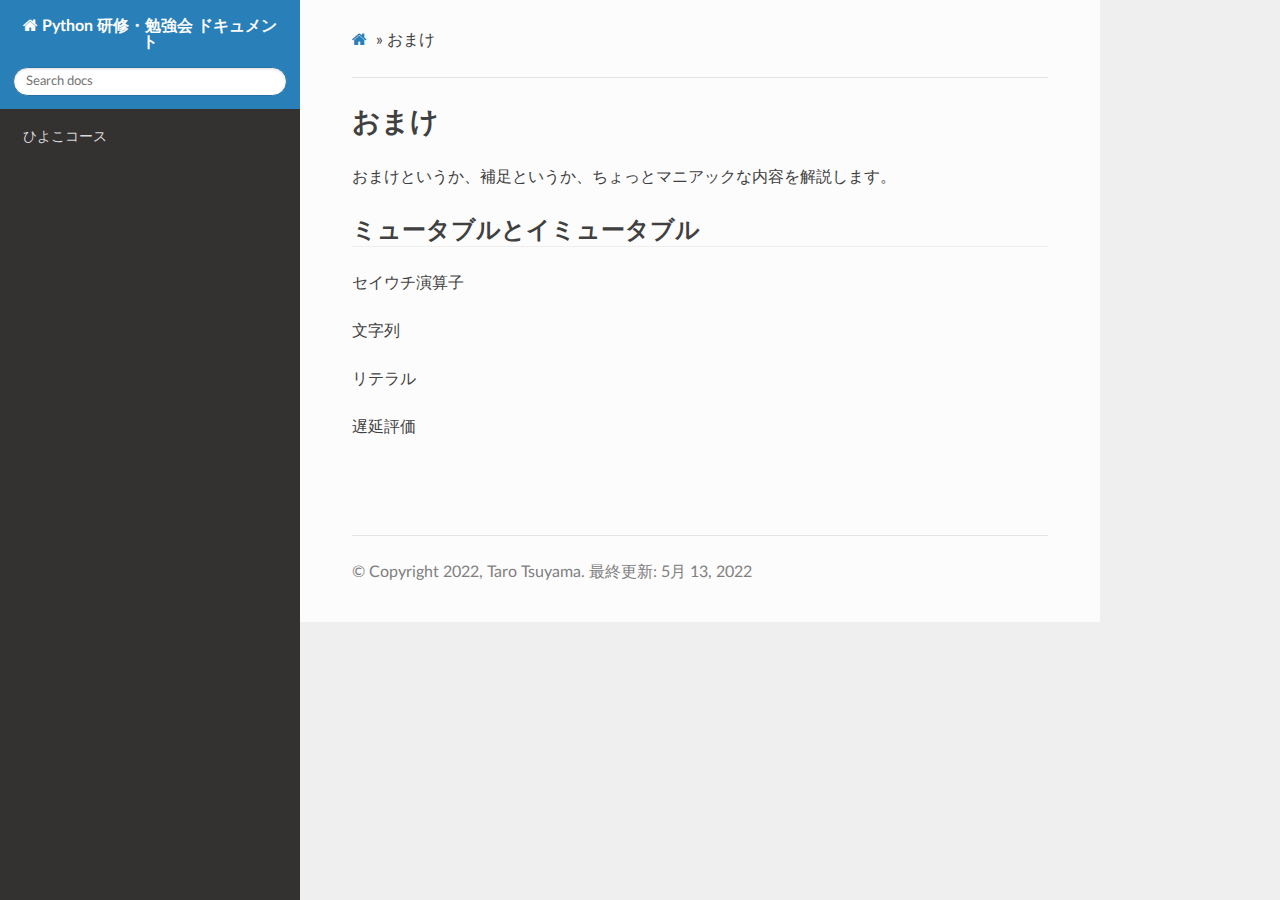
==== commit 7c28b093: "edit documents" ====
--- a/docs/appendix.html
+++ b/docs/appendix.html
@@ -4,7 +4,7 @@
   <meta charset="utf-8" /><meta name="generator" content="Docutils 0.17.1: http://docutils.sourceforge.net/" />
 
   <meta name="viewport" content="width=device-width, initial-scale=1.0" />
-  <title>おまけ &mdash; ジョブクラウン Python 勉強会 学習用資料</title>
+  <title>おまけ &mdash; ジョブクラウン Python 研修・勉強会 学習用資料</title>
       <link rel="stylesheet" href="_static/pygments.css" type="text/css" />
       <link rel="stylesheet" href="_static/css/theme.css" type="text/css" />
       <link rel="stylesheet" href="_static/style.css" type="text/css" />
@@ -29,7 +29,7 @@
     <nav data-toggle="wy-nav-shift" class="wy-nav-side">
       <div class="wy-side-scroll">
         <div class="wy-side-nav-search" >
-            <a href="index.html" class="icon icon-home"> Python 勉強会 ドキュメント
+            <a href="index.html" class="icon icon-home"> Python 研修・勉強会 ドキュメント
           </a>
 <div role="search">
   <form id="rtd-search-form" class="wy-form" action="search.html" method="get">
@@ -49,7 +49,7 @@
 
     <section data-toggle="wy-nav-shift" class="wy-nav-content-wrap"><nav class="wy-nav-top" aria-label="Mobile navigation menu" >
           <i data-toggle="wy-nav-top" class="fa fa-bars"></i>
-          <a href="index.html">Python 勉強会 ドキュメント</a>
+          <a href="index.html">Python 研修・勉強会 ドキュメント</a>
       </nav>
 
       <div class="wy-nav-content">
@@ -87,7 +87,7 @@
 
   <div role="contentinfo">
     <p>&#169; Copyright 2022, Taro Tsuyama.
-      <span class="lastupdated">最終更新: 5月 12, 2022
+      <span class="lastupdated">最終更新: 5月 13, 2022
       </span></p>
   </div>
 
--- a/docs/_static/style.css
+++ b/docs/_static/style.css
@@ -8,8 +8,15 @@
   margin-bottom: 10px !important;
 }
 
+.document section>section {
+  margin-bottom: 6rem;
+}
+.document section>section>section {
+  margin-bottom: 3rem;
+}
+
 .toctree-l3.current>a, .toctree-l4.current>a {
-  background: #aaa !important;
+  background: #bbb !important;
 }
 
 .toctree-l4>a {
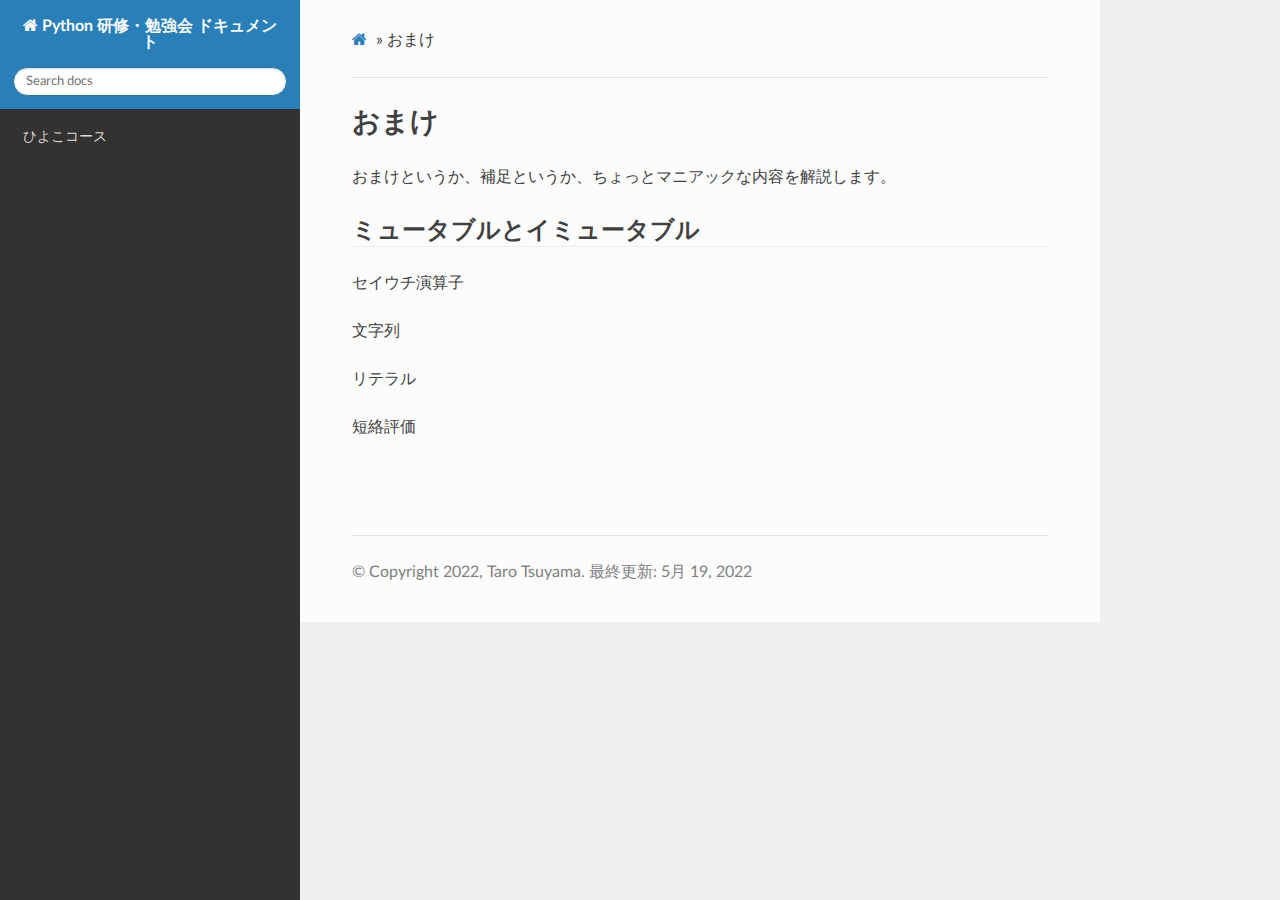
==== commit 3f0de4db: "edit iterable.rst" ====
--- a/docs/appendix.html
+++ b/docs/appendix.html
@@ -74,7 +74,7 @@
 <p>セイウチ演算子</p>
 <p>文字列</p>
 <p>リテラル</p>
-<p>遅延評価</p>
+<p>短絡評価</p>
 </section>
 </section>
 
@@ -87,7 +87,7 @@
 
   <div role="contentinfo">
     <p>&#169; Copyright 2022, Taro Tsuyama.
-      <span class="lastupdated">最終更新: 5月 13, 2022
+      <span class="lastupdated">最終更新: 5月 19, 2022
       </span></p>
   </div>
 
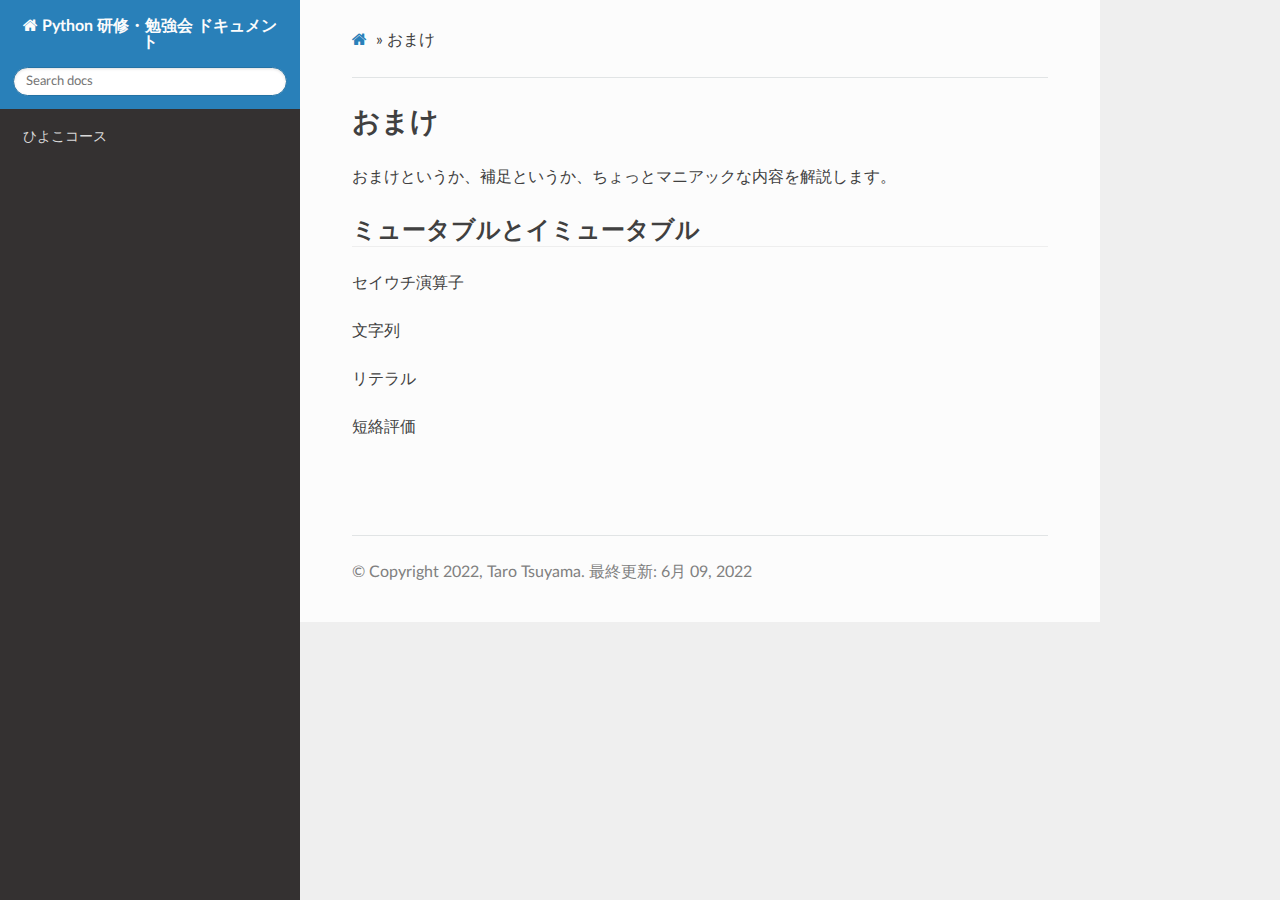
==== commit c605f57d: "edit python_exam.rst" ====
--- a/docs/appendix.html
+++ b/docs/appendix.html
@@ -87,7 +87,7 @@
 
   <div role="contentinfo">
     <p>&#169; Copyright 2022, Taro Tsuyama.
-      <span class="lastupdated">最終更新: 5月 19, 2022
+      <span class="lastupdated">最終更新: 6月 09, 2022
       </span></p>
   </div>
 
